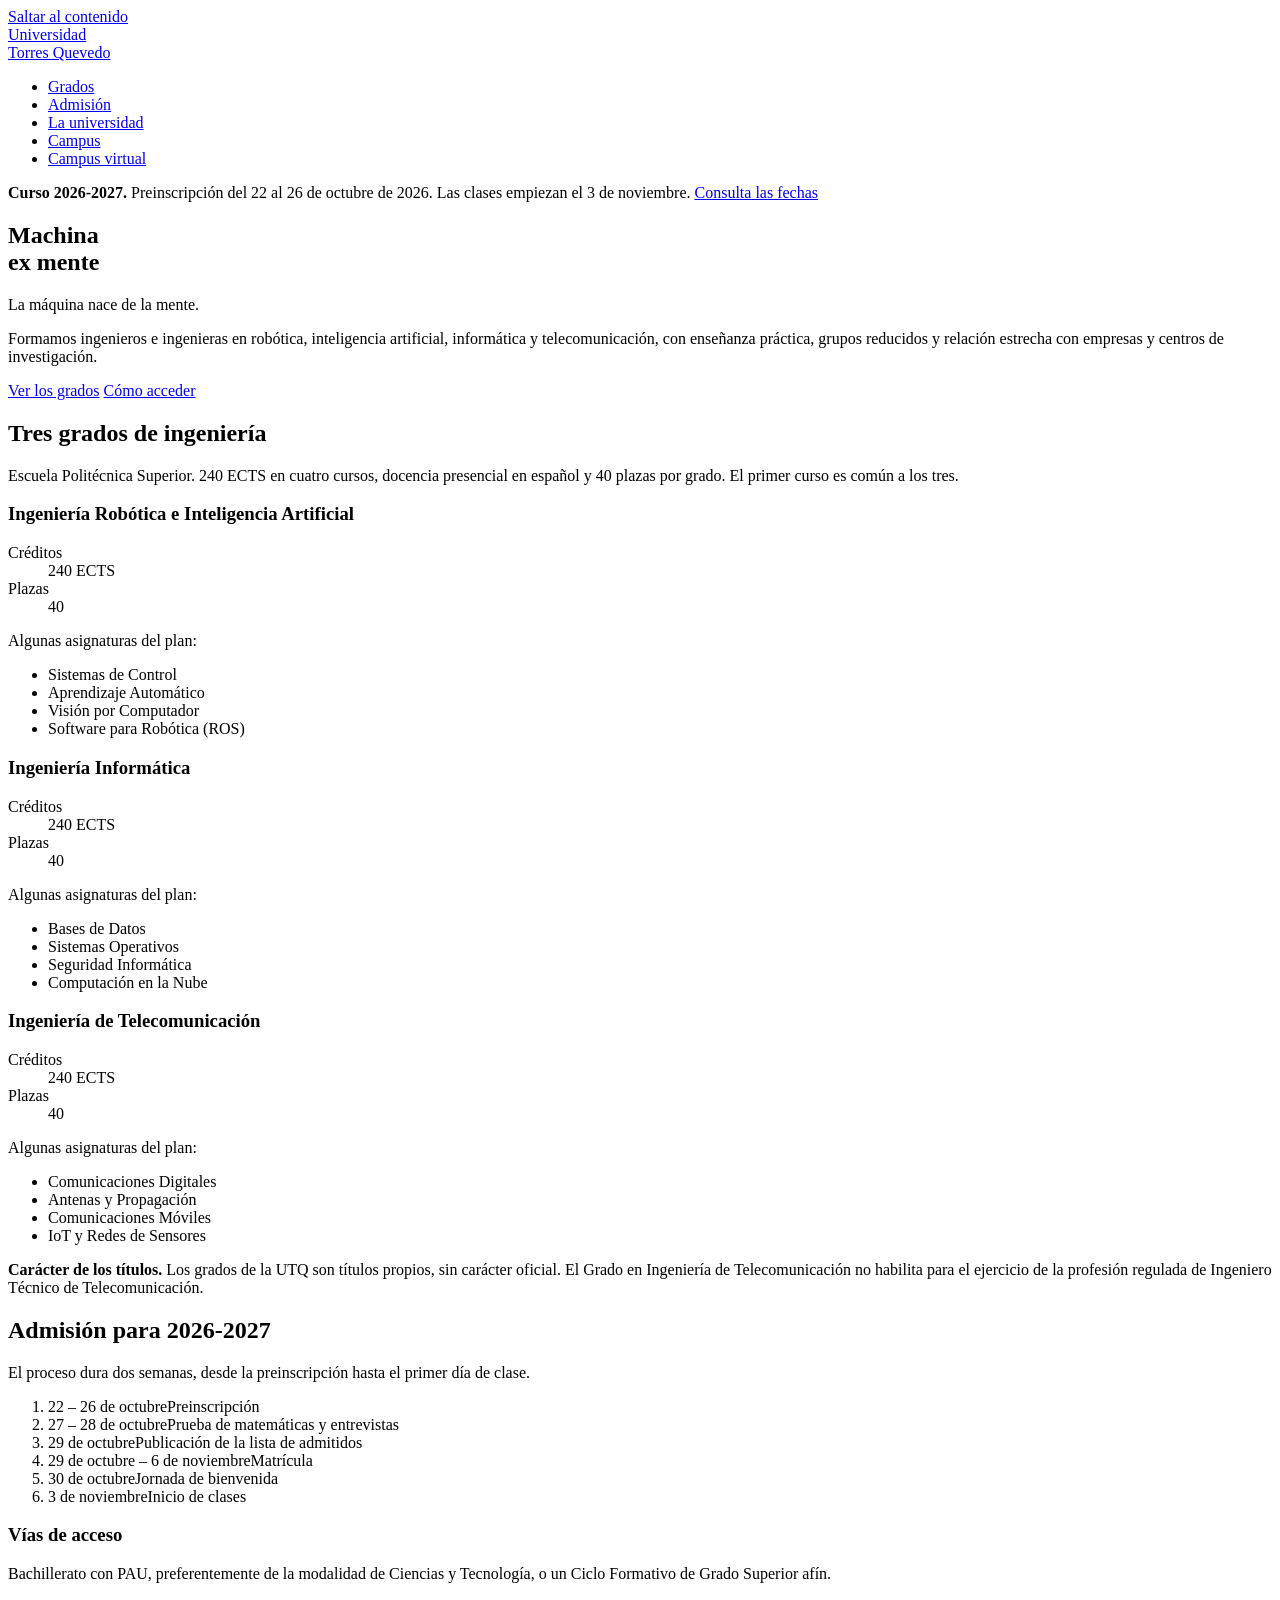
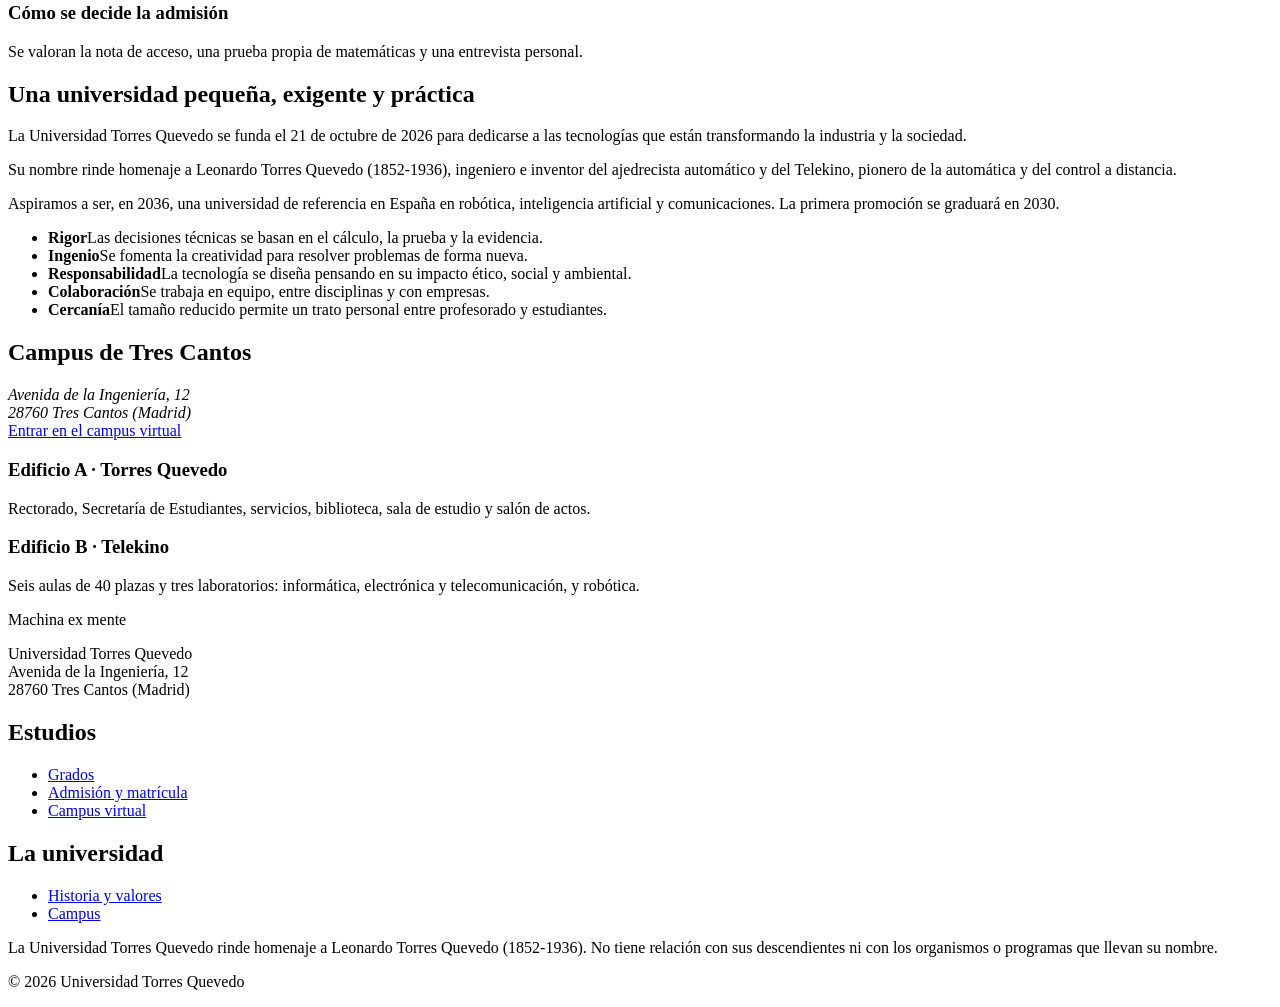
==== index.html @ b7392af9 "Add files via upload" ====
<!DOCTYPE html>
<html lang="es">
<head>
  <meta charset="utf-8">
  <meta name="viewport" content="width=device-width, initial-scale=1">
  <title>Universidad Torres Quevedo</title>
  <meta name="description" content="Universidad privada en Tres Cantos (Madrid). Grados en Ingeniería Robótica e Inteligencia Artificial, Ingeniería Informática e Ingeniería de Telecomunicación.">
  <link rel="preload" href="fonts/archivo-latin.woff2" as="font" type="font/woff2" crossorigin>
  <link rel="stylesheet" href="css/estilos.css">
</head>
<body>
  <a class="saltar" href="#contenido">Saltar al contenido</a>

  <header class="cabecera">
    <div class="contenedor">
      <a class="marca" href="index.html" aria-label="Universidad Torres Quevedo, inicio">
        <span class="marca-simbolo" aria-hidden="true"></span>
        <span>Universidad<br>Torres Quevedo</span>
      </a>
      <nav class="menu" aria-label="Principal">
        <ul>
          <li><a href="#grados">Grados</a></li>
          <li><a href="#admision">Admisión</a></li>
          <li><a href="#universidad">La universidad</a></li>
          <li><a href="#campus">Campus</a></li>
          <li><a class="boton-campus" href="https://utq.moodiy.com">Campus virtual</a></li>
        </ul>
      </nav>
    </div>
  </header>

  <div class="aviso" role="note">
    <div class="contenedor">
      <strong>Curso 2026-2027.</strong> Preinscripción del 22 al 26 de octubre de 2026. Las clases empiezan el 3 de noviembre.
      <a href="#admision">Consulta las fechas</a>
    </div>
  </div>

  <main id="contenido">
    <section class="portada" aria-labelledby="lema">
      <div class="contenedor">
        <h1 class="lema" id="lema" lang="la">Machina<br>ex mente</h1>
        <p class="lema-traduccion">La máquina nace de la mente.</p>
        <div class="portada-texto">
          <p>Formamos ingenieros e ingenieras en robótica, inteligencia artificial, informática y telecomunicación, con enseñanza práctica, grupos reducidos y relación estrecha con empresas y centros de investigación.</p>
          <div class="acciones">
            <a class="boton boton-principal" href="#grados">Ver los grados</a>
            <a class="boton" href="#admision">Cómo acceder</a>
          </div>
        </div>
      </div>
    </section>

    <div class="tablero" aria-hidden="true"></div>

    <section class="seccion" id="grados" aria-labelledby="titulo-grados">
      <div class="contenedor">
        <h2 id="titulo-grados">Tres grados de ingeniería</h2>
        <p class="entradilla">Escuela Politécnica Superior. 240 ECTS en cuatro cursos, docencia presencial en español y 40 plazas por grado. El primer curso es común a los tres.</p>

        <div class="grados">
          <article class="grado">
            <h3>Ingeniería Robótica e Inteligencia Artificial</h3>
            <dl>
              <dt>Créditos</dt><dd>240 ECTS</dd>
              <dt>Plazas</dt><dd>40</dd>
            </dl>
            <p>Algunas asignaturas del plan:</p>
            <ul>
              <li>Sistemas de Control</li>
              <li>Aprendizaje Automático</li>
              <li>Visión por Computador</li>
              <li>Software para Robótica (ROS)</li>
            </ul>
          </article>
          <article class="grado">
            <h3>Ingeniería Informática</h3>
            <dl>
              <dt>Créditos</dt><dd>240 ECTS</dd>
              <dt>Plazas</dt><dd>40</dd>
            </dl>
            <p>Algunas asignaturas del plan:</p>
            <ul>
              <li>Bases de Datos</li>
              <li>Sistemas Operativos</li>
              <li>Seguridad Informática</li>
              <li>Computación en la Nube</li>
            </ul>
          </article>
          <article class="grado">
            <h3>Ingeniería de Telecomunicación</h3>
            <dl>
              <dt>Créditos</dt><dd>240 ECTS</dd>
              <dt>Plazas</dt><dd>40</dd>
            </dl>
            <p>Algunas asignaturas del plan:</p>
            <ul>
              <li>Comunicaciones Digitales</li>
              <li>Antenas y Propagación</li>
              <li>Comunicaciones Móviles</li>
              <li>IoT y Redes de Sensores</li>
            </ul>
          </article>
        </div>

        <div class="nota-titulo">
          <p><strong>Carácter de los títulos.</strong> Los grados de la UTQ son títulos propios, sin carácter oficial. El Grado en Ingeniería de Telecomunicación no habilita para el ejercicio de la profesión regulada de Ingeniero Técnico de Telecomunicación.</p>
        </div>
      </div>
    </section>

    <section class="seccion seccion-gris" id="admision" aria-labelledby="titulo-admision">
      <div class="contenedor">
        <h2 id="titulo-admision">Admisión para 2026-2027</h2>
        <p class="entradilla">El proceso dura dos semanas, desde la preinscripción hasta el primer día de clase.</p>

        <ol class="pasos">
          <li><span class="fecha">22 – 26 de octubre</span><span class="que">Preinscripción</span></li>
          <li><span class="fecha">27 – 28 de octubre</span><span class="que">Prueba de matemáticas y entrevistas</span></li>
          <li><span class="fecha">29 de octubre</span><span class="que">Publicación de la lista de admitidos</span></li>
          <li><span class="fecha">29 de octubre – 6 de noviembre</span><span class="que">Matrícula</span></li>
          <li><span class="fecha">30 de octubre</span><span class="que">Jornada de bienvenida</span></li>
          <li><span class="fecha">3 de noviembre</span><span class="que">Inicio de clases</span></li>
        </ol>

        <div class="admision-detalle">
          <div>
            <h3>Vías de acceso</h3>
            <p>Bachillerato con PAU, preferentemente de la modalidad de Ciencias y Tecnología, o un Ciclo Formativo de Grado Superior afín.</p>
          </div>
          <div>
            <h3>Cómo se decide la admisión</h3>
            <p>Se valoran la nota de acceso, una prueba propia de matemáticas y una entrevista personal.</p>
          </div>
        </div>
      </div>
    </section>

    <section class="seccion" id="universidad" aria-labelledby="titulo-universidad">
      <div class="contenedor universidad">
        <div>
          <h2 id="titulo-universidad">Una universidad pequeña, exigente y práctica</h2>
          <p>La Universidad Torres Quevedo se funda el 21 de octubre de 2026 para dedicarse a las tecnologías que están transformando la industria y la sociedad.</p>
          <p>Su nombre rinde homenaje a Leonardo Torres Quevedo (1852-1936), ingeniero e inventor del ajedrecista automático y del Telekino, pionero de la automática y del control a distancia.</p>
          <p>Aspiramos a ser, en 2036, una universidad de referencia en España en robótica, inteligencia artificial y comunicaciones. La primera promoción se graduará en 2030.</p>
        </div>
        <ul class="valores" aria-label="Valores">
          <li><strong>Rigor</strong><span>Las decisiones técnicas se basan en el cálculo, la prueba y la evidencia.</span></li>
          <li><strong>Ingenio</strong><span>Se fomenta la creatividad para resolver problemas de forma nueva.</span></li>
          <li><strong>Responsabilidad</strong><span>La tecnología se diseña pensando en su impacto ético, social y ambiental.</span></li>
          <li><strong>Colaboración</strong><span>Se trabaja en equipo, entre disciplinas y con empresas.</span></li>
          <li><strong>Cercanía</strong><span>El tamaño reducido permite un trato personal entre profesorado y estudiantes.</span></li>
        </ul>
      </div>
    </section>

    <section class="seccion seccion-gris" id="campus" aria-labelledby="titulo-campus">
      <div class="contenedor campus">
        <div>
          <h2 id="titulo-campus">Campus de Tres Cantos</h2>
          <address>
            Avenida de la Ingeniería, 12<br>
            28760 Tres Cantos (Madrid)
          </address>
          <a class="boton" href="https://utq.moodiy.com">Entrar en el campus virtual</a>
        </div>
        <div>
          <div class="edificio">
            <h3>Edificio A · Torres Quevedo</h3>
            <p>Rectorado, Secretaría de Estudiantes, servicios, biblioteca, sala de estudio y salón de actos.</p>
          </div>
          <div class="edificio">
            <h3>Edificio B · Telekino</h3>
            <p>Seis aulas de 40 plazas y tres laboratorios: informática, electrónica y telecomunicación, y robótica.</p>
          </div>
        </div>
      </div>
    </section>
  </main>

  <footer class="pie">
    <div class="contenedor">
      <div class="pie-rejilla">
        <div>
          <p class="pie-lema" lang="la">Machina ex mente</p>
          <p>Universidad Torres Quevedo<br>Avenida de la Ingeniería, 12<br>28760 Tres Cantos (Madrid)</p>
        </div>
        <nav aria-label="Estudios">
          <h2>Estudios</h2>
          <ul>
            <li><a href="#grados">Grados</a></li>
            <li><a href="#admision">Admisión y matrícula</a></li>
            <li><a href="https://utq.moodiy.com">Campus virtual</a></li>
          </ul>
        </nav>
        <nav aria-label="La universidad">
          <h2>La universidad</h2>
          <ul>
            <li><a href="#universidad">Historia y valores</a></li>
            <li><a href="#campus">Campus</a></li>
          </ul>
        </nav>
      </div>
      <div class="pie-nota">
        <p>La Universidad Torres Quevedo rinde homenaje a Leonardo Torres Quevedo (1852-1936). No tiene relación con sus descendientes ni con los organismos o programas que llevan su nombre.</p>
        <p>© 2026 Universidad Torres Quevedo</p>
      </div>
    </div>
  </footer>
</body>
</html>
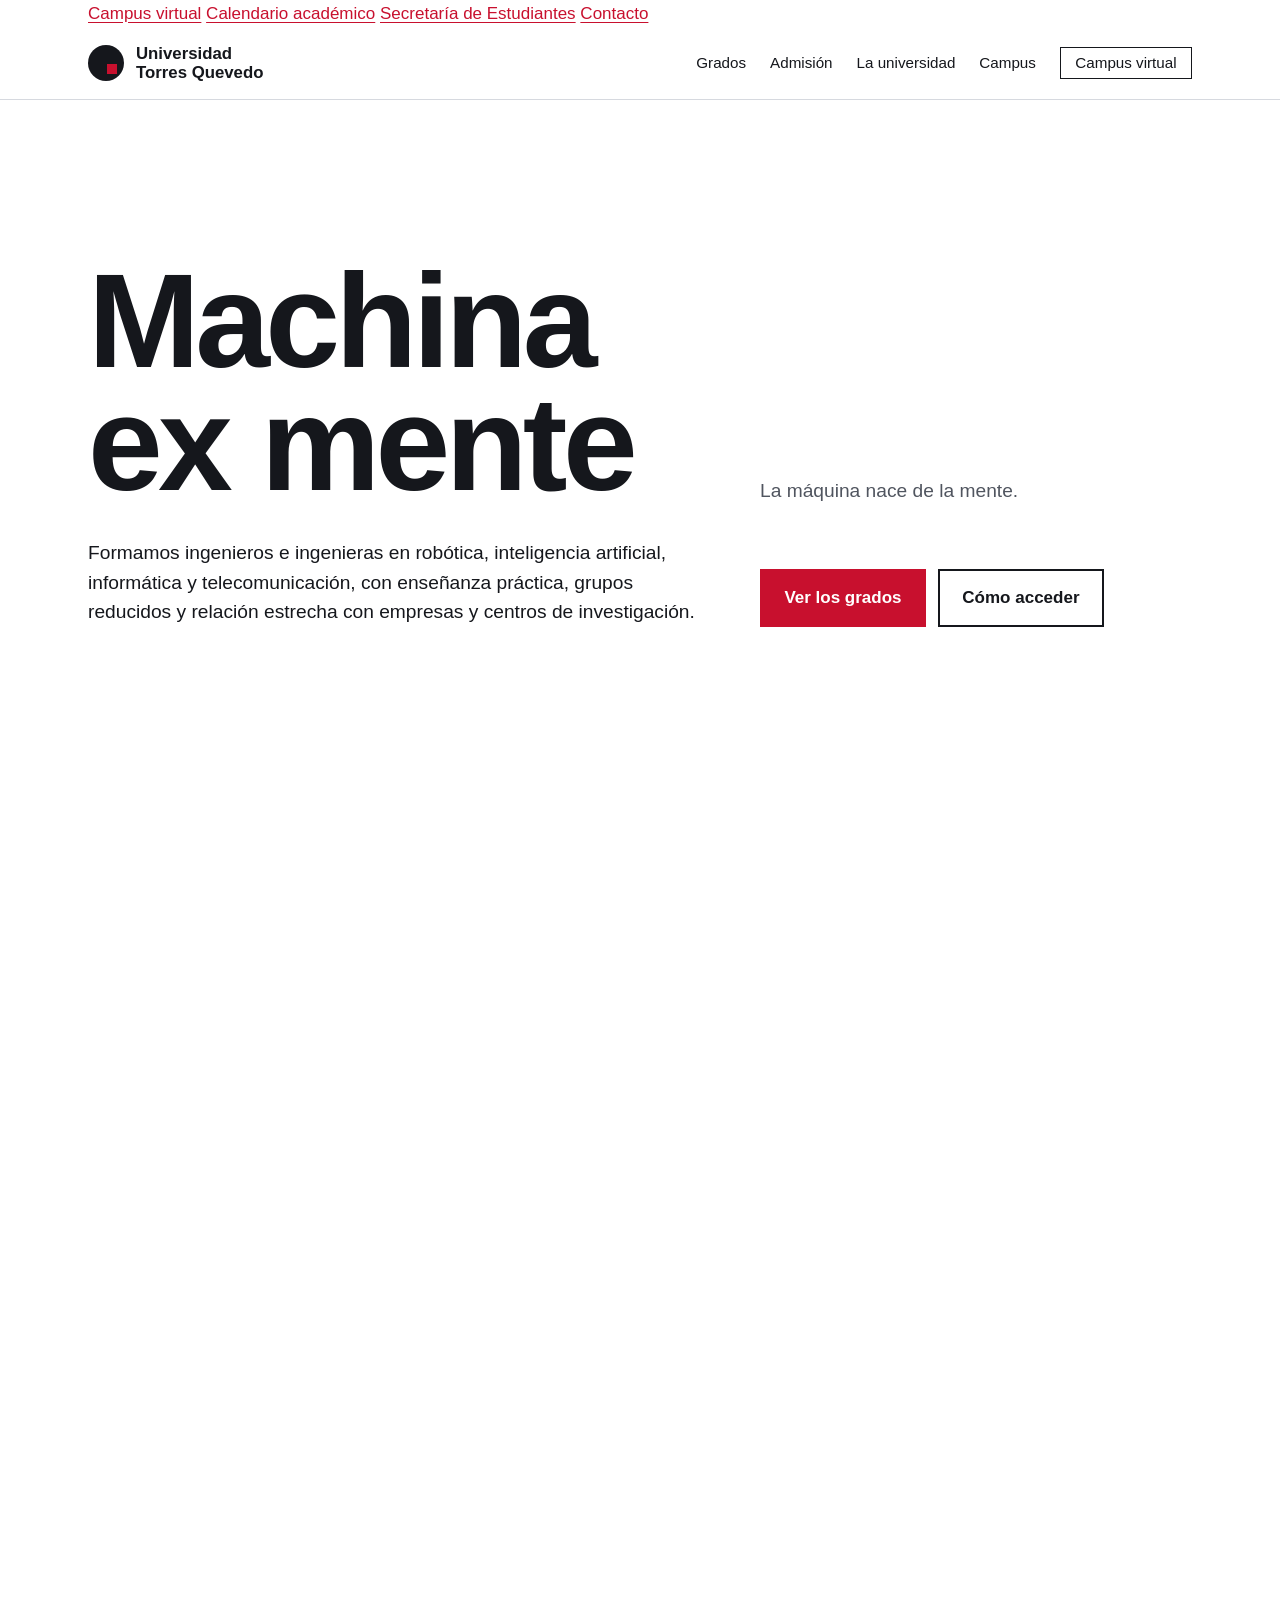
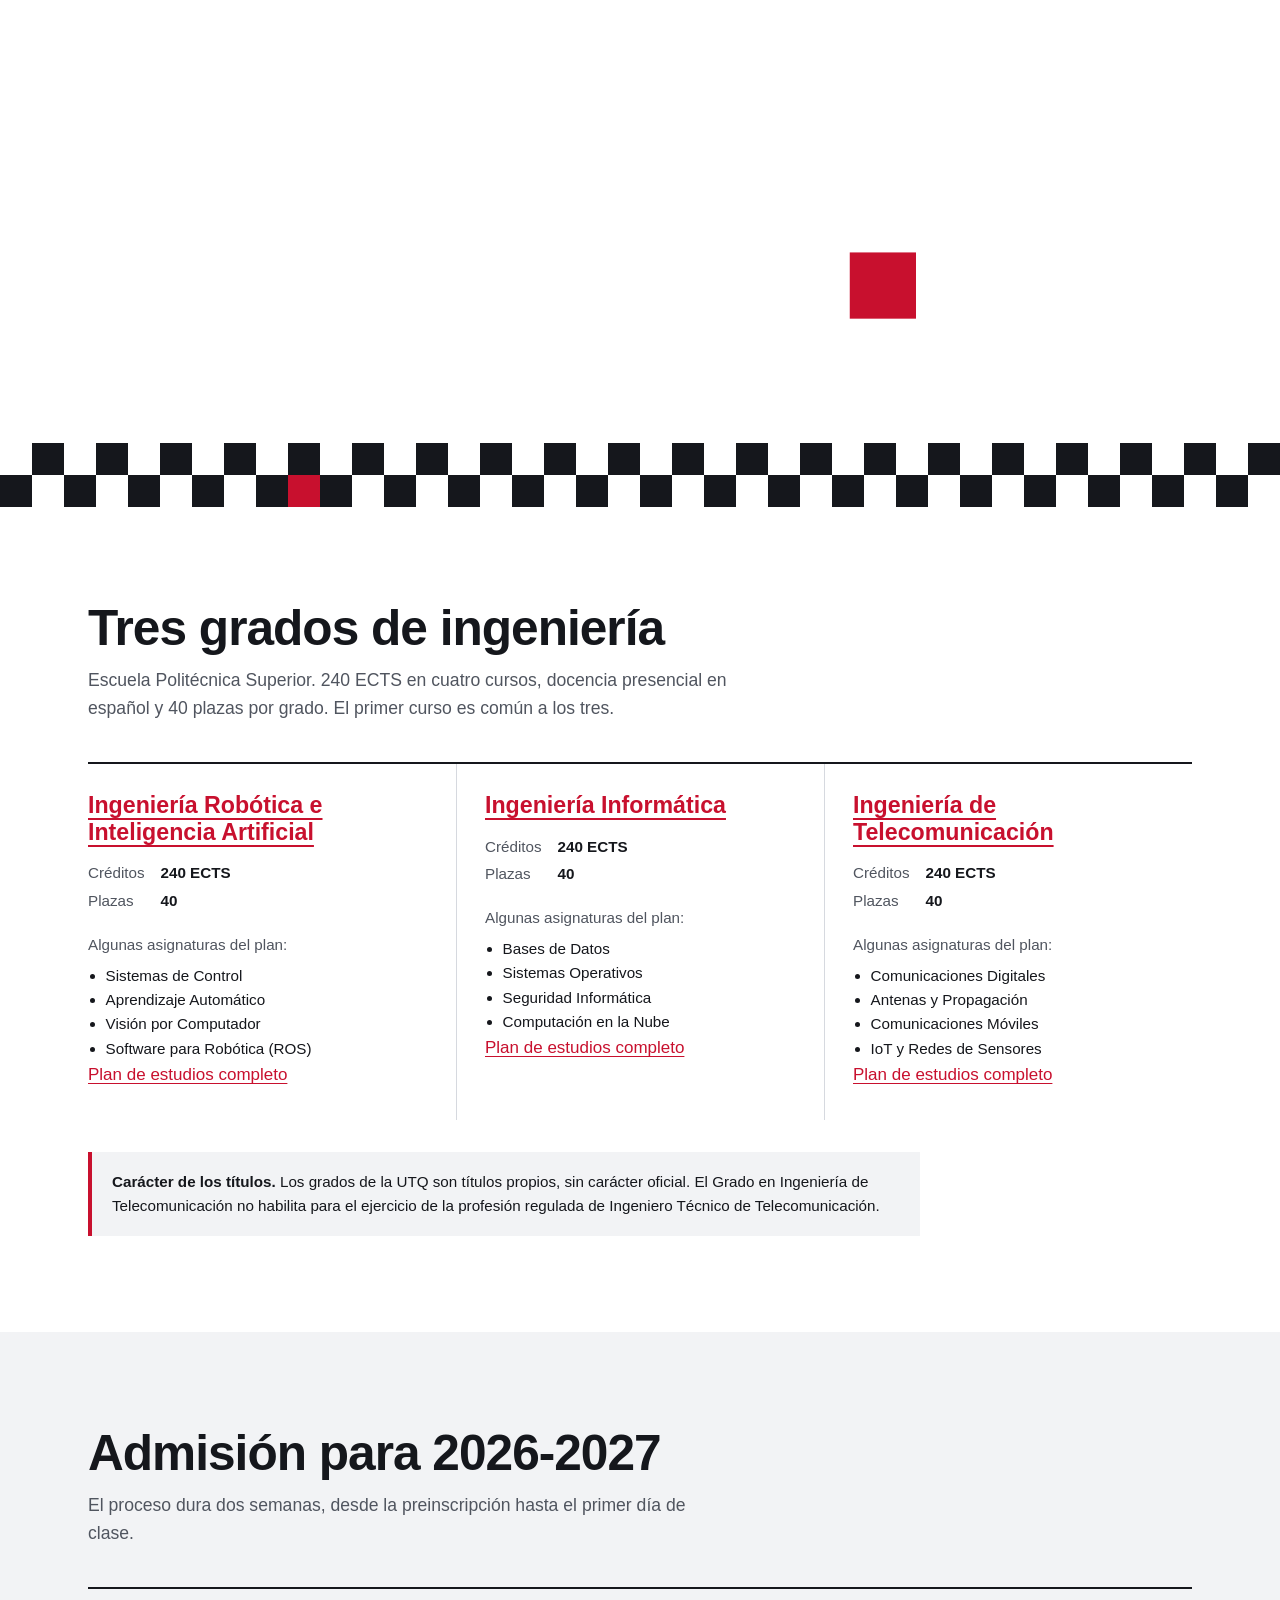
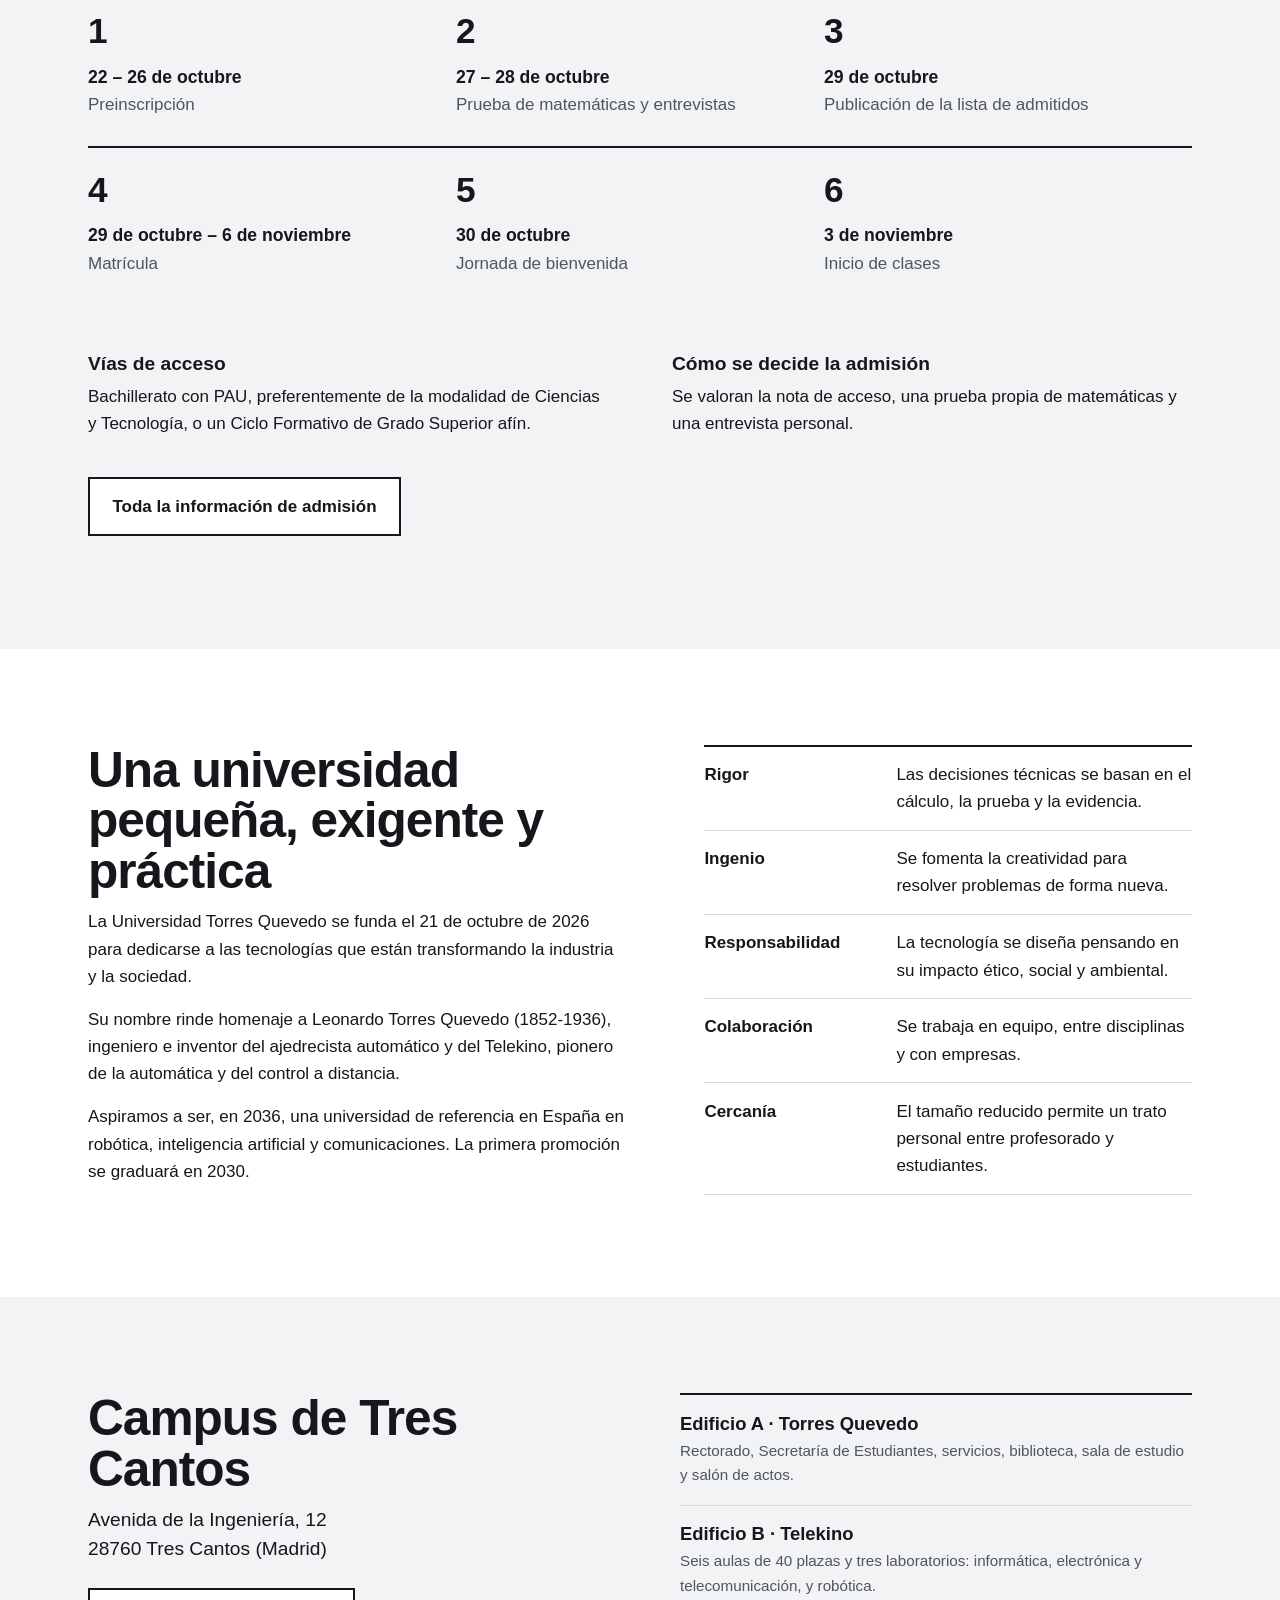
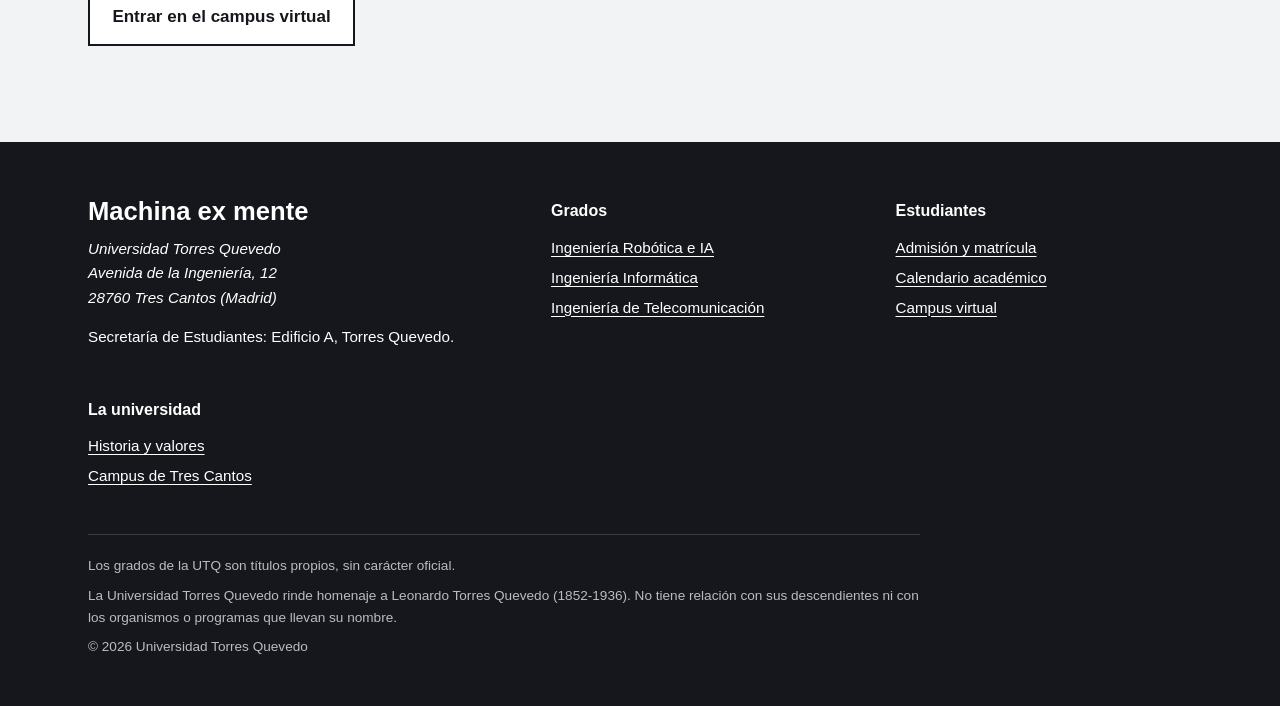
==== commit e01bf09a: "Add files via upload" ====
--- a/index.html
+++ b/index.html
@@ -11,43 +11,50 @@
 <body>
   <a class="saltar" href="#contenido">Saltar al contenido</a>
 
+  <div class="accesos">
+    <div class="contenedor">
+      <a href="https://utq.moodiy.com">Campus virtual</a>
+      <a href="calendario.html">Calendario académico</a>
+      <a href="admision.html#secretaria">Secretaría de Estudiantes</a>
+      <a href="#contacto">Contacto</a>
+    </div>
+  </div>
+
   <header class="cabecera">
     <div class="contenedor">
       <a class="marca" href="index.html" aria-label="Universidad Torres Quevedo, inicio">
+        <!-- Marca provisional: se sustituirá por img/utq-simbolo.svg -->
         <span class="marca-simbolo" aria-hidden="true"></span>
         <span>Universidad<br>Torres Quevedo</span>
       </a>
       <nav class="menu" aria-label="Principal">
         <ul>
-          <li><a href="#grados">Grados</a></li>
-          <li><a href="#admision">Admisión</a></li>
-          <li><a href="#universidad">La universidad</a></li>
-          <li><a href="#campus">Campus</a></li>
+          <li><a href="index.html#grados">Grados</a></li>
+          <li><a href="admision.html">Admisión</a></li>
+          <li><a href="index.html#universidad">La universidad</a></li>
+          <li><a href="index.html#campus">Campus</a></li>
           <li><a class="boton-campus" href="https://utq.moodiy.com">Campus virtual</a></li>
         </ul>
       </nav>
     </div>
   </header>
 
-  <div class="aviso" role="note">
-    <div class="contenedor">
-      <strong>Curso 2026-2027.</strong> Preinscripción del 22 al 26 de octubre de 2026. Las clases empiezan el 3 de noviembre.
-      <a href="#admision">Consulta las fechas</a>
-    </div>
-  </div>
-
   <main id="contenido">
     <section class="portada" aria-labelledby="lema">
       <div class="contenedor">
-        <h1 class="lema" id="lema" lang="la">Machina<br>ex mente</h1>
-        <p class="lema-traduccion">La máquina nace de la mente.</p>
         <div class="portada-texto">
+          <h1 class="lema" id="lema" lang="la">Machina<br>ex mente</h1>
+          <p class="lema-traduccion">La máquina nace de la mente.</p>
           <p>Formamos ingenieros e ingenieras en robótica, inteligencia artificial, informática y telecomunicación, con enseñanza práctica, grupos reducidos y relación estrecha con empresas y centros de investigación.</p>
           <div class="acciones">
             <a class="boton boton-principal" href="#grados">Ver los grados</a>
-            <a class="boton" href="#admision">Cómo acceder</a>
-          </div>
-        </div>
+            <a class="boton boton-claro" href="admision.html">Cómo acceder</a>
+          </div>
+        </div>
+        <svg class="torre" viewBox="0 0 200 242" role="img" aria-label="Torre de ajedrez">
+          <path fill="#FFFFFF" d="M38 20H70V54H84V20H116V54H130V20H162V76H144L154 196H166V212H178V242H22V212H34V196H46L56 76H38Z"/>
+          <rect x="138" y="222" width="12" height="12" fill="#C8102E"/>
+        </svg>
       </div>
     </section>
 
@@ -60,7 +67,7 @@
 
         <div class="grados">
           <article class="grado">
-            <h3>Ingeniería Robótica e Inteligencia Artificial</h3>
+            <h3><a href="grado-robotica-ia.html">Ingeniería Robótica e Inteligencia Artificial</a></h3>
             <dl>
               <dt>Créditos</dt><dd>240 ECTS</dd>
               <dt>Plazas</dt><dd>40</dd>
@@ -72,9 +79,10 @@
               <li>Visión por Computador</li>
               <li>Software para Robótica (ROS)</li>
             </ul>
+            <a class="enlace-grado" href="grado-robotica-ia.html">Plan de estudios completo</a>
           </article>
           <article class="grado">
-            <h3>Ingeniería Informática</h3>
+            <h3><a href="grado-informatica.html">Ingeniería Informática</a></h3>
             <dl>
               <dt>Créditos</dt><dd>240 ECTS</dd>
               <dt>Plazas</dt><dd>40</dd>
@@ -86,9 +94,10 @@
               <li>Seguridad Informática</li>
               <li>Computación en la Nube</li>
             </ul>
+            <a class="enlace-grado" href="grado-informatica.html">Plan de estudios completo</a>
           </article>
           <article class="grado">
-            <h3>Ingeniería de Telecomunicación</h3>
+            <h3><a href="grado-telecomunicacion.html">Ingeniería de Telecomunicación</a></h3>
             <dl>
               <dt>Créditos</dt><dd>240 ECTS</dd>
               <dt>Plazas</dt><dd>40</dd>
@@ -100,6 +109,7 @@
               <li>Comunicaciones Móviles</li>
               <li>IoT y Redes de Sensores</li>
             </ul>
+            <a class="enlace-grado" href="grado-telecomunicacion.html">Plan de estudios completo</a>
           </article>
         </div>
 
@@ -133,6 +143,7 @@
             <p>Se valoran la nota de acceso, una prueba propia de matemáticas y una entrevista personal.</p>
           </div>
         </div>
+        <p style="margin-top:2.5rem"><a class="boton" href="admision.html">Toda la información de admisión</a></p>
       </div>
     </section>
 
@@ -177,31 +188,40 @@
       </div>
     </section>
   </main>
-
-  <footer class="pie">
+  <footer class="pie" id="contacto">
     <div class="contenedor">
       <div class="pie-rejilla">
         <div>
           <p class="pie-lema" lang="la">Machina ex mente</p>
-          <p>Universidad Torres Quevedo<br>Avenida de la Ingeniería, 12<br>28760 Tres Cantos (Madrid)</p>
-        </div>
-        <nav aria-label="Estudios">
-          <h2>Estudios</h2>
+          <address>Universidad Torres Quevedo<br>Avenida de la Ingeniería, 12<br>28760 Tres Cantos (Madrid)</address>
+          <p>Secretaría de Estudiantes: Edificio A, Torres Quevedo.</p>
+        </div>
+        <nav aria-label="Grados">
+          <h2>Grados</h2>
           <ul>
-            <li><a href="#grados">Grados</a></li>
-            <li><a href="#admision">Admisión y matrícula</a></li>
+            <li><a href="grado-robotica-ia.html">Ingeniería Robótica e IA</a></li>
+            <li><a href="grado-informatica.html">Ingeniería Informática</a></li>
+            <li><a href="grado-telecomunicacion.html">Ingeniería de Telecomunicación</a></li>
+          </ul>
+        </nav>
+        <nav aria-label="Estudiantes">
+          <h2>Estudiantes</h2>
+          <ul>
+            <li><a href="admision.html">Admisión y matrícula</a></li>
+            <li><a href="calendario.html">Calendario académico</a></li>
             <li><a href="https://utq.moodiy.com">Campus virtual</a></li>
           </ul>
         </nav>
         <nav aria-label="La universidad">
           <h2>La universidad</h2>
           <ul>
-            <li><a href="#universidad">Historia y valores</a></li>
-            <li><a href="#campus">Campus</a></li>
+            <li><a href="index.html#universidad">Historia y valores</a></li>
+            <li><a href="index.html#campus">Campus de Tres Cantos</a></li>
           </ul>
         </nav>
       </div>
       <div class="pie-nota">
+        <p>Los grados de la UTQ son títulos propios, sin carácter oficial.</p>
         <p>La Universidad Torres Quevedo rinde homenaje a Leonardo Torres Quevedo (1852-1936). No tiene relación con sus descendientes ni con los organismos o programas que llevan su nombre.</p>
         <p>© 2026 Universidad Torres Quevedo</p>
       </div>
--- a/css/estilos.css
+++ b/css/estilos.css
@@ -0,0 +1,212 @@
+/* Universidad Torres Quevedo · Hoja de estilos común
+   Identidad «Ajedrez» (UTQ-DF-001 §1). Tipografía Archivo alojada en el propio sitio (licencia OFL en /fonts). */
+
+@font-face {
+  font-family: "Archivo";
+  src: url("../fonts/archivo-latin.woff2") format("woff2");
+  font-weight: 100 900;
+  font-stretch: 62% 125%;
+  font-display: swap;
+}
+
+:root {
+  --negro: #15171C;
+  --blanco: #FFFFFF;
+  --carmin: #C8102E;          /* Solo en detalles: enlaces, botones, avisos, casilla */
+  --gris: #F2F3F5;            /* Fondos */
+  --texto-2: #50555F;         /* Texto secundario: 7,4:1 sobre blanco */
+  --linea: #D6D9DF;
+  --casilla: 32px;
+  --ancho: 72rem;
+  --fuente: "Archivo", "Helvetica Neue", Arial, sans-serif;
+}
+
+*, *::before, *::after { box-sizing: border-box; }
+
+html { -webkit-text-size-adjust: 100%; scroll-behavior: smooth; }
+@media (prefers-reduced-motion: reduce) { html { scroll-behavior: auto; } }
+
+body {
+  margin: 0;
+  font-family: var(--fuente);
+  font-size: 1.0625rem;
+  line-height: 1.6;
+  color: var(--negro);
+  background: var(--blanco);
+}
+
+img, svg { max-width: 100%; height: auto; }
+
+a { color: var(--carmin); text-underline-offset: 0.2em; }
+a:hover { text-decoration-thickness: 2px; }
+
+:focus-visible { outline: 3px solid var(--carmin); outline-offset: 3px; }
+
+.saltar {
+  position: absolute; left: 1rem; top: -4rem;
+  background: var(--negro); color: var(--blanco);
+  padding: 0.6rem 1rem; z-index: 10;
+}
+.saltar:focus { top: 1rem; }
+
+.contenedor { max-width: var(--ancho); margin: 0 auto; padding: 0 1.5rem; }
+
+/* ---------- Cabecera ---------- */
+.cabecera { border-bottom: 1px solid var(--linea); }
+.cabecera .contenedor {
+  display: flex; align-items: center; justify-content: space-between;
+  gap: 1.5rem; min-height: 4.5rem; flex-wrap: wrap;
+}
+.marca {
+  display: flex; align-items: center; gap: 0.75rem;
+  color: var(--negro); text-decoration: none;
+  font-weight: 700; font-stretch: 110%; font-size: 1.05rem; line-height: 1.15;
+}
+/* Marca provisional hasta incorporar los SVG de identidad/ */
+.marca-simbolo {
+  width: 2.25rem; height: 2.25rem; flex: none;
+  background: var(--negro); border-radius: 50%; position: relative;
+}
+.marca-simbolo::after {
+  content: ""; position: absolute; width: 0.6rem; height: 0.6rem;
+  background: var(--carmin); right: 0.45rem; bottom: 0.45rem;
+}
+.menu ul { display: flex; flex-wrap: wrap; gap: 0.25rem 1.5rem; margin: 0; padding: 0; list-style: none; }
+.menu a { color: var(--negro); text-decoration: none; font-size: 0.95rem; padding: 0.4rem 0; }
+.menu a:hover { color: var(--carmin); }
+.menu .boton-campus {
+  border: 1.5px solid var(--negro); padding: 0.4rem 0.9rem;
+}
+.menu .boton-campus:hover { background: var(--negro); color: var(--blanco); }
+
+/* ---------- Aviso ---------- */
+.aviso { background: var(--gris); font-size: 0.95rem; }
+.aviso .contenedor { padding-top: 0.7rem; padding-bottom: 0.7rem; }
+.aviso strong { color: var(--carmin); font-weight: 700; }
+
+/* ---------- Portada ---------- */
+.portada { padding: clamp(3rem, 8vw, 6.5rem) 0 clamp(2.5rem, 6vw, 4.5rem); }
+.lema {
+  margin: 0;
+  font-size: clamp(3.1rem, 10.5vw, 8.5rem);
+  font-weight: 800; font-stretch: 125%;
+  line-height: 0.92; letter-spacing: -0.035em;
+}
+.lema-traduccion {
+  margin: 1.25rem 0 0; color: var(--texto-2);
+  font-size: 1.1rem; font-stretch: 100%;
+}
+.portada-texto {
+  display: grid; grid-template-columns: minmax(0, 38rem) auto;
+  gap: 2rem 4rem; align-items: end; margin-top: clamp(2rem, 5vw, 3.5rem);
+}
+.portada-texto p { margin: 0; font-size: 1.2rem; line-height: 1.55; }
+.acciones { display: flex; flex-wrap: wrap; gap: 0.75rem; }
+.boton {
+  display: inline-block; text-decoration: none; font-weight: 600;
+  padding: 0.85rem 1.4rem; border: 2px solid var(--negro);
+  color: var(--negro); background: var(--blanco);
+}
+.boton:hover { background: var(--negro); color: var(--blanco); }
+.boton-principal { background: var(--carmin); border-color: var(--carmin); color: var(--blanco); }
+.boton-principal:hover { background: var(--negro); border-color: var(--negro); }
+
+/* Franja de casillas: el elemento memorable de la identidad */
+.tablero {
+  height: calc(var(--casilla) * 2);
+  background: repeating-conic-gradient(var(--negro) 0 25%, var(--blanco) 0 50%) 0 0 / calc(var(--casilla) * 2) calc(var(--casilla) * 2);
+  position: relative;
+}
+.tablero::after {
+  content: ""; position: absolute;
+  width: var(--casilla); height: var(--casilla);
+  left: calc(var(--casilla) * 9); top: var(--casilla);
+  background: var(--carmin);
+}
+
+/* ---------- Secciones ---------- */
+.seccion { padding: clamp(3.5rem, 8vw, 6rem) 0; }
+.seccion-gris { background: var(--gris); }
+.seccion h2 {
+  margin: 0 0 0.75rem;
+  font-size: clamp(2rem, 4.5vw, 3.1rem);
+  font-weight: 800; font-stretch: 118%;
+  line-height: 1.02; letter-spacing: -0.02em;
+}
+.entradilla { margin: 0 0 2.5rem; max-width: 40rem; color: var(--texto-2); font-size: 1.1rem; }
+h3 { font-stretch: 110%; line-height: 1.15; }
+
+/* Grados */
+.grados { display: grid; grid-template-columns: repeat(3, minmax(0, 1fr)); border-top: 2px solid var(--negro); }
+.grado { padding: 1.75rem 1.75rem 2rem 0; }
+.grado + .grado { padding-left: 1.75rem; border-left: 1px solid var(--linea); }
+.grado h3 { margin: 0 0 1rem; font-size: 1.45rem; font-weight: 700; }
+.grado dl { margin: 0 0 1.25rem; display: grid; grid-template-columns: auto 1fr; gap: 0.2rem 1rem; font-size: 0.95rem; }
+.grado dt { color: var(--texto-2); }
+.grado dd { margin: 0; font-weight: 600; }
+.grado p { margin: 0 0 0.4rem; font-size: 0.95rem; color: var(--texto-2); }
+.grado ul { margin: 0; padding-left: 1.1rem; font-size: 0.95rem; }
+.nota-titulo {
+  margin-top: 2rem; padding: 1.1rem 1.25rem; max-width: 52rem;
+  border-left: 4px solid var(--carmin); background: var(--gris); font-size: 0.95rem;
+}
+.nota-titulo p { margin: 0; }
+
+/* Admisión: secuencia real de fechas */
+.pasos { list-style: none; margin: 0; padding: 0; counter-reset: paso; display: grid; grid-template-columns: repeat(3, minmax(0, 1fr)); gap: 0; }
+.pasos li {
+  counter-increment: paso; position: relative;
+  padding: 1.5rem 1.5rem 1.75rem 0; border-top: 2px solid var(--negro);
+}
+.pasos li::before {
+  content: counter(paso); display: block; margin-bottom: 0.9rem;
+  font-weight: 800; font-stretch: 125%; font-size: 2.2rem; line-height: 1;
+}
+.pasos .fecha { display: block; font-weight: 700; font-size: 1.1rem; }
+.pasos .que { display: block; color: var(--texto-2); }
+.admision-detalle { display: grid; grid-template-columns: repeat(2, minmax(0, 1fr)); gap: 2rem 4rem; margin-top: 3rem; }
+.admision-detalle h3 { margin: 0 0 0.5rem; font-size: 1.2rem; }
+.admision-detalle p { margin: 0; }
+
+/* Universidad */
+.universidad { display: grid; grid-template-columns: minmax(0, 1.1fr) minmax(0, 1fr); gap: 3rem 5rem; }
+.universidad p { margin: 0 0 1rem; max-width: 38rem; }
+.valores { margin: 0; padding: 0; list-style: none; border-top: 2px solid var(--negro); }
+.valores li { padding: 0.9rem 0; border-bottom: 1px solid var(--linea); display: grid; grid-template-columns: 11rem 1fr; gap: 1rem; }
+.valores strong { font-stretch: 112%; }
+
+/* Campus */
+.campus { display: grid; grid-template-columns: minmax(0, 1fr) minmax(0, 1fr); gap: 2rem 5rem; }
+.campus address { font-style: normal; font-size: 1.2rem; line-height: 1.5; margin-bottom: 1.5rem; }
+.edificio { padding: 1.1rem 0; border-top: 1px solid var(--linea); }
+.edificio:first-child { border-top: 2px solid var(--negro); }
+.edificio h3 { margin: 0 0 0.3rem; font-size: 1.15rem; }
+.edificio p { margin: 0; color: var(--texto-2); font-size: 0.95rem; }
+
+/* ---------- Pie ---------- */
+.pie { background: var(--negro); color: var(--blanco); padding: 3.5rem 0 2.5rem; font-size: 0.95rem; }
+.pie a { color: var(--blanco); }
+.pie-rejilla { display: grid; grid-template-columns: 1.4fr 1fr 1fr; gap: 2rem 3rem; }
+.pie h2 { font-size: 1rem; margin: 0 0 0.75rem; font-stretch: 110%; }
+.pie ul { list-style: none; margin: 0; padding: 0; }
+.pie li { margin-bottom: 0.35rem; }
+.pie-lema { font-weight: 800; font-stretch: 125%; font-size: 1.6rem; line-height: 1.05; margin: 0 0 0.75rem; }
+.pie-nota { margin-top: 2.5rem; padding-top: 1.25rem; border-top: 1px solid #3A3D45; color: #B9BCC4; font-size: 0.85rem; max-width: 52rem; }
+.pie-nota p { margin: 0 0 0.5rem; }
+
+/* ---------- Adaptable ---------- */
+@media (max-width: 960px) {
+  .portada-texto, .universidad, .campus, .admision-detalle { grid-template-columns: 1fr; }
+  .grados { grid-template-columns: 1fr; }
+  .grado, .grado + .grado { padding: 1.5rem 0; border-left: 0; }
+  .grado + .grado { border-top: 1px solid var(--linea); }
+  .pasos { grid-template-columns: repeat(2, minmax(0, 1fr)); }
+  .pie-rejilla { grid-template-columns: 1fr 1fr; }
+}
+@media (max-width: 600px) {
+  :root { --casilla: 24px; }
+  .pasos { grid-template-columns: 1fr; }
+  .valores li { grid-template-columns: 1fr; gap: 0.2rem; }
+  .pie-rejilla { grid-template-columns: 1fr; }
+  .menu ul { gap: 0.25rem 1rem; }
+}
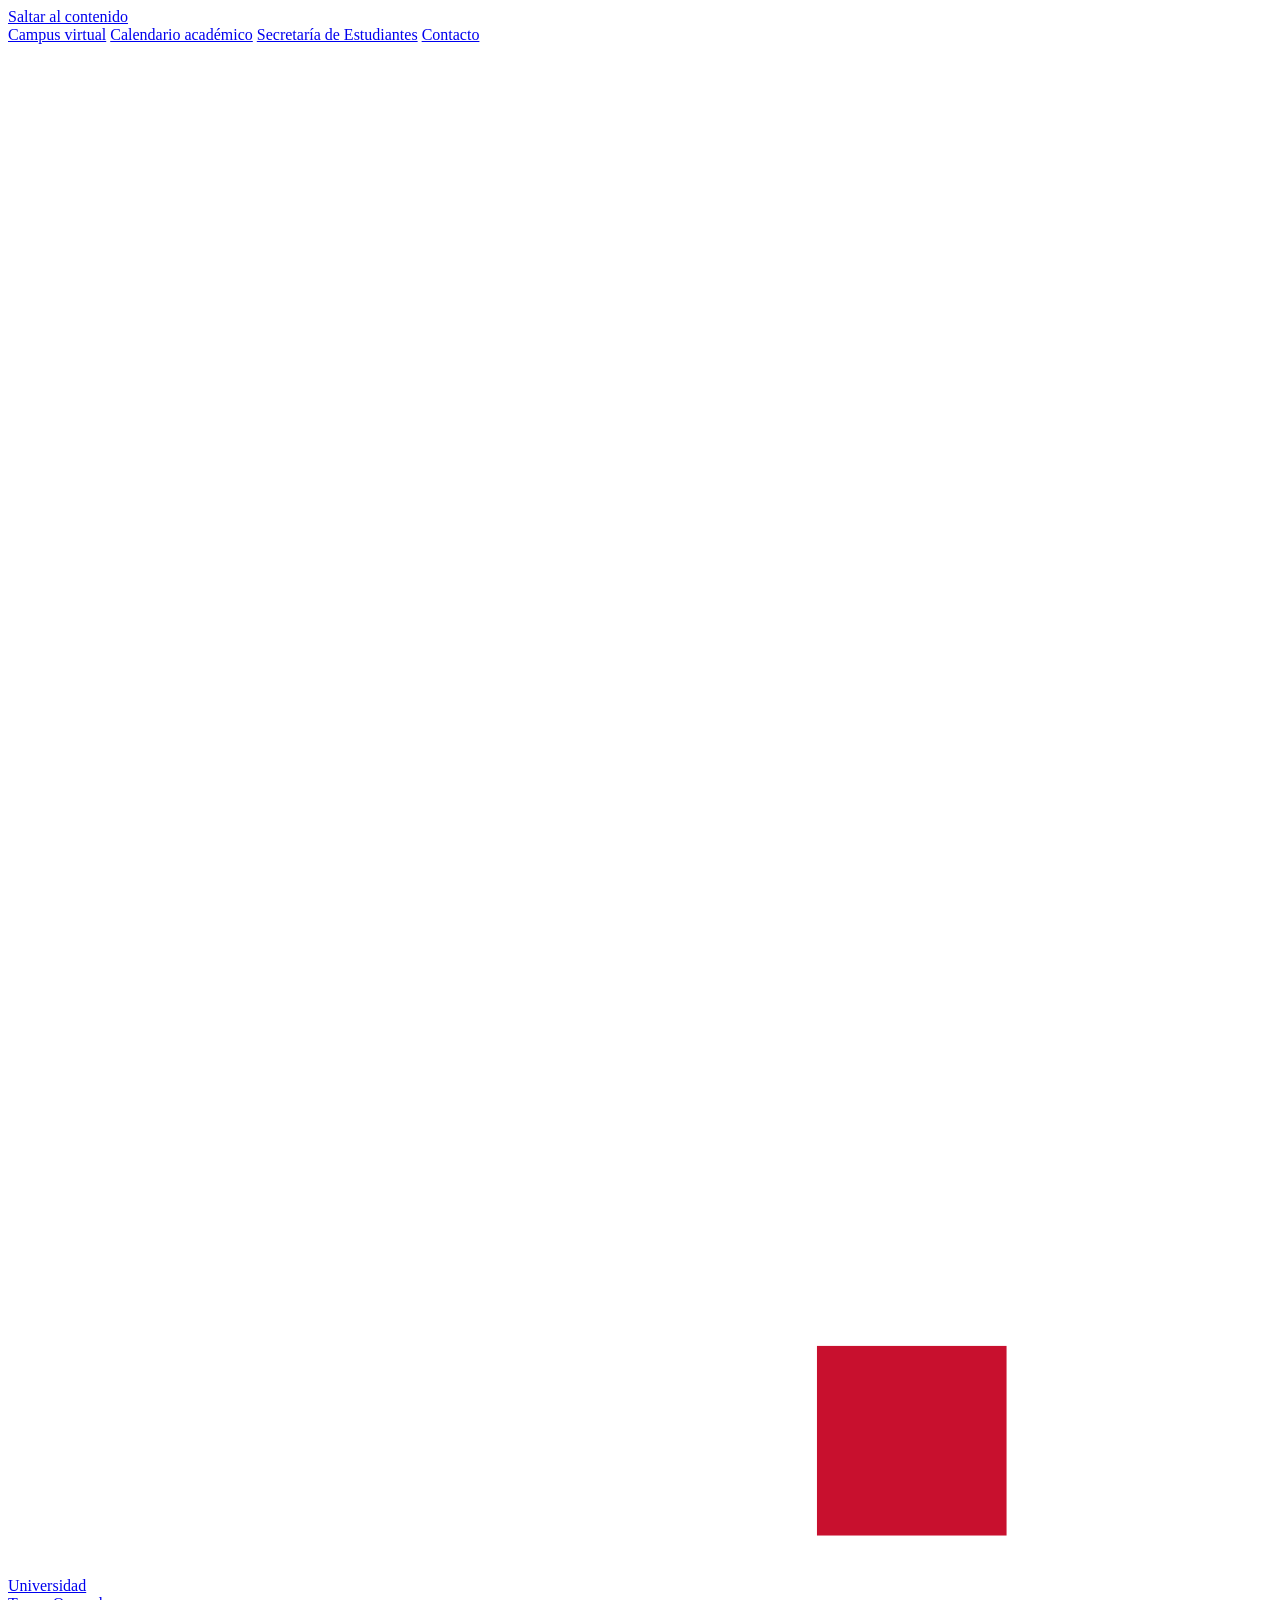
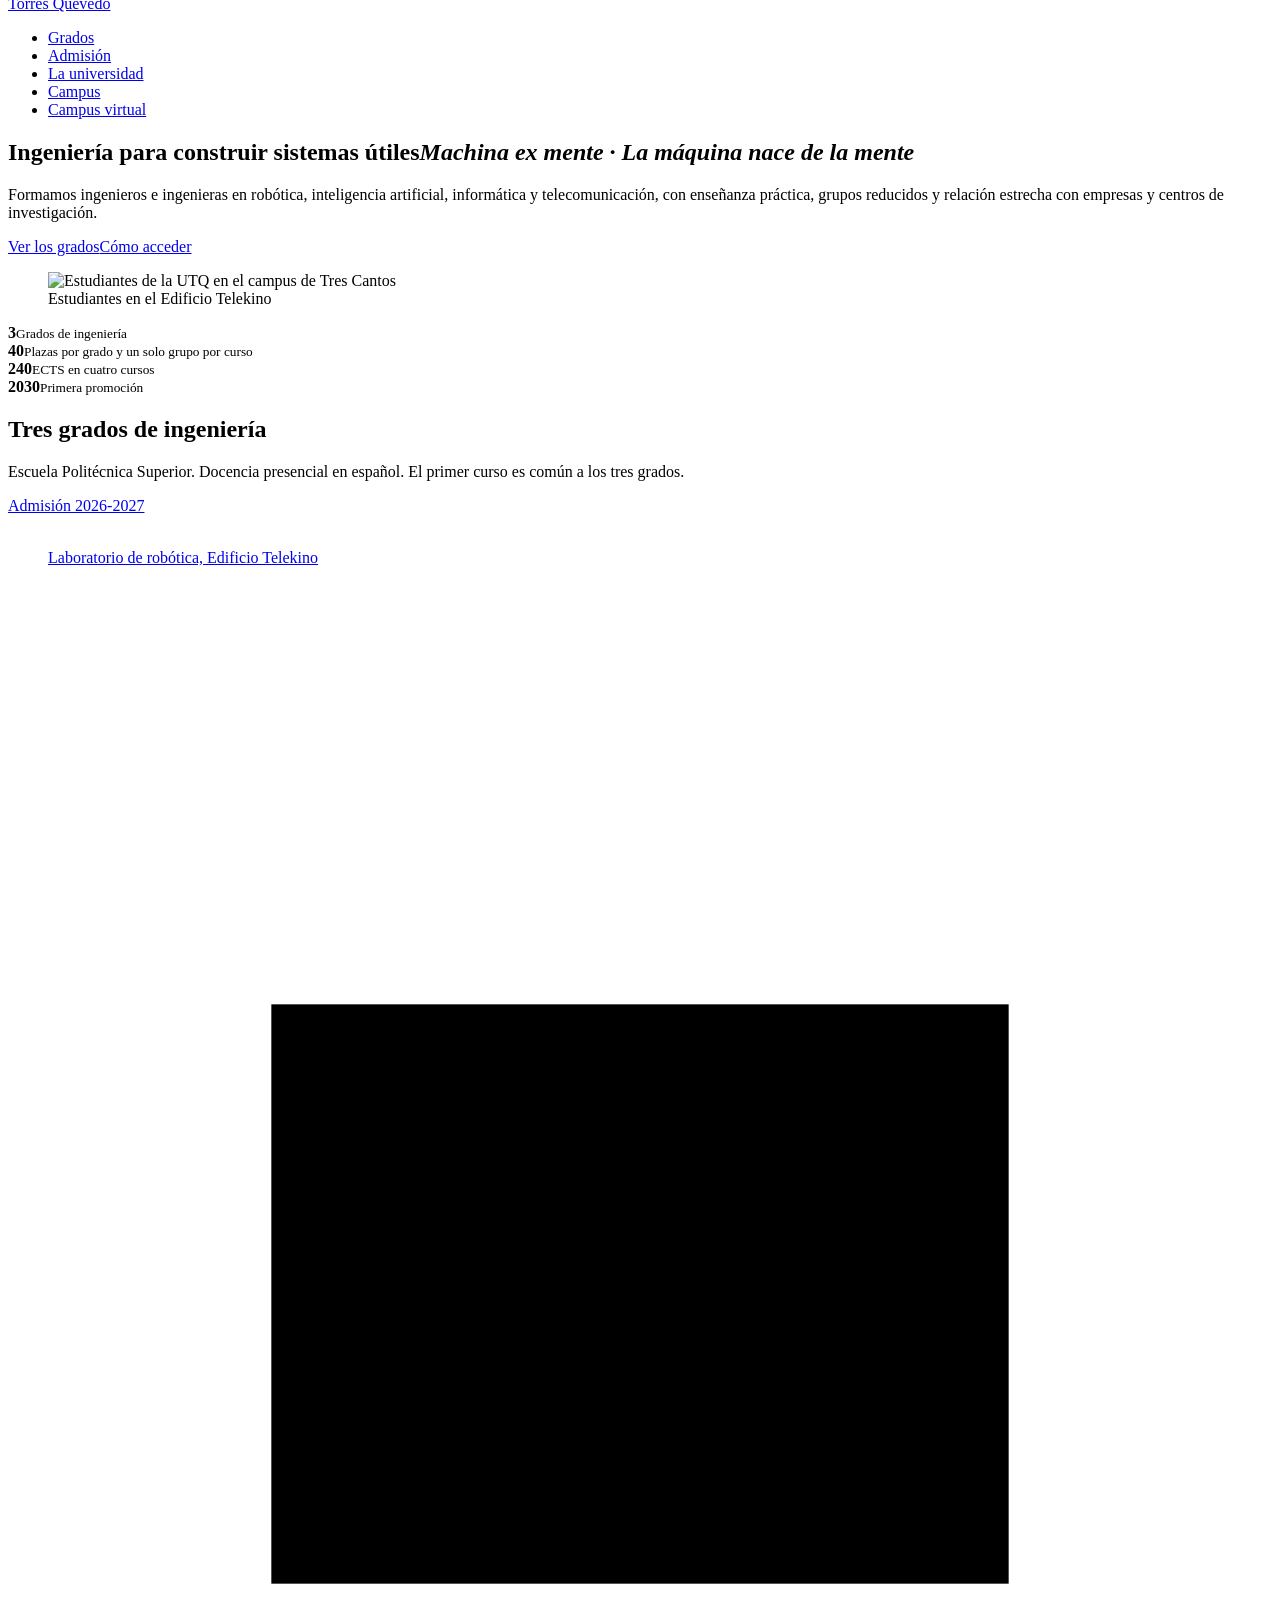
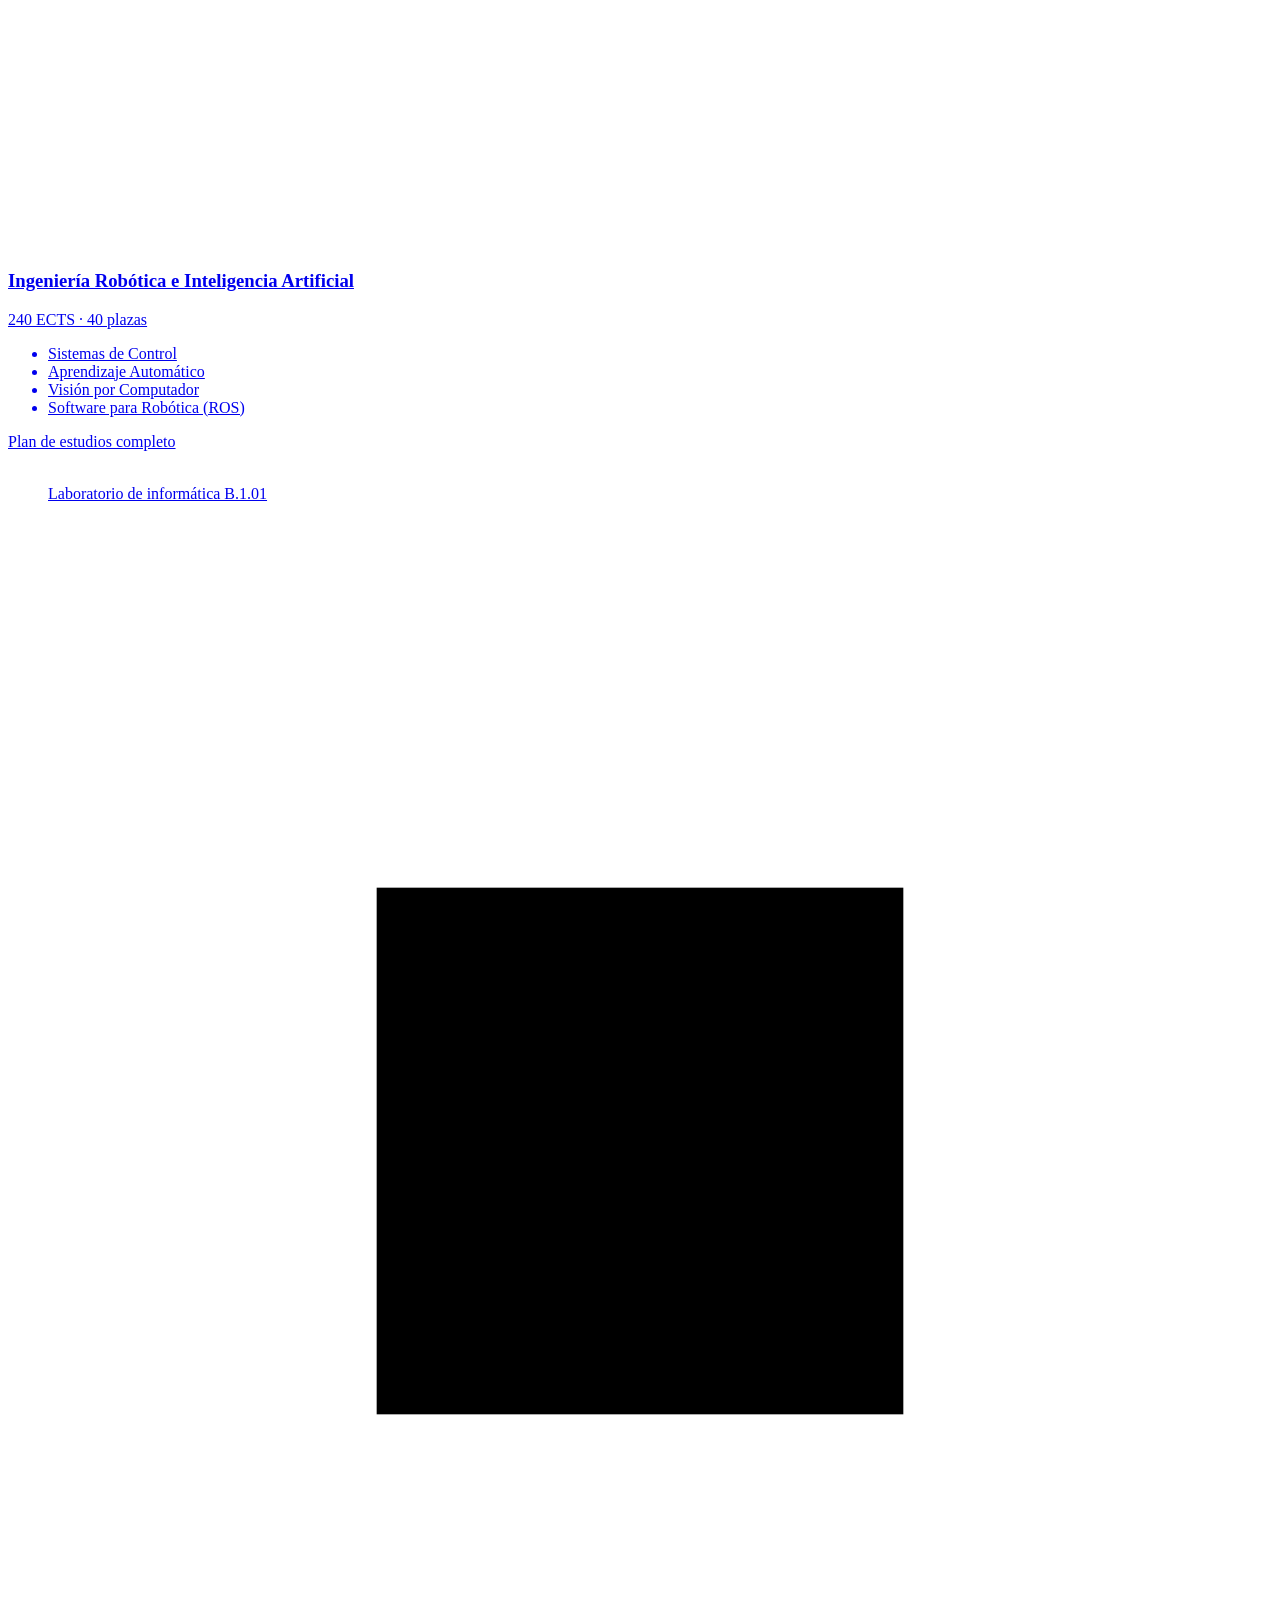
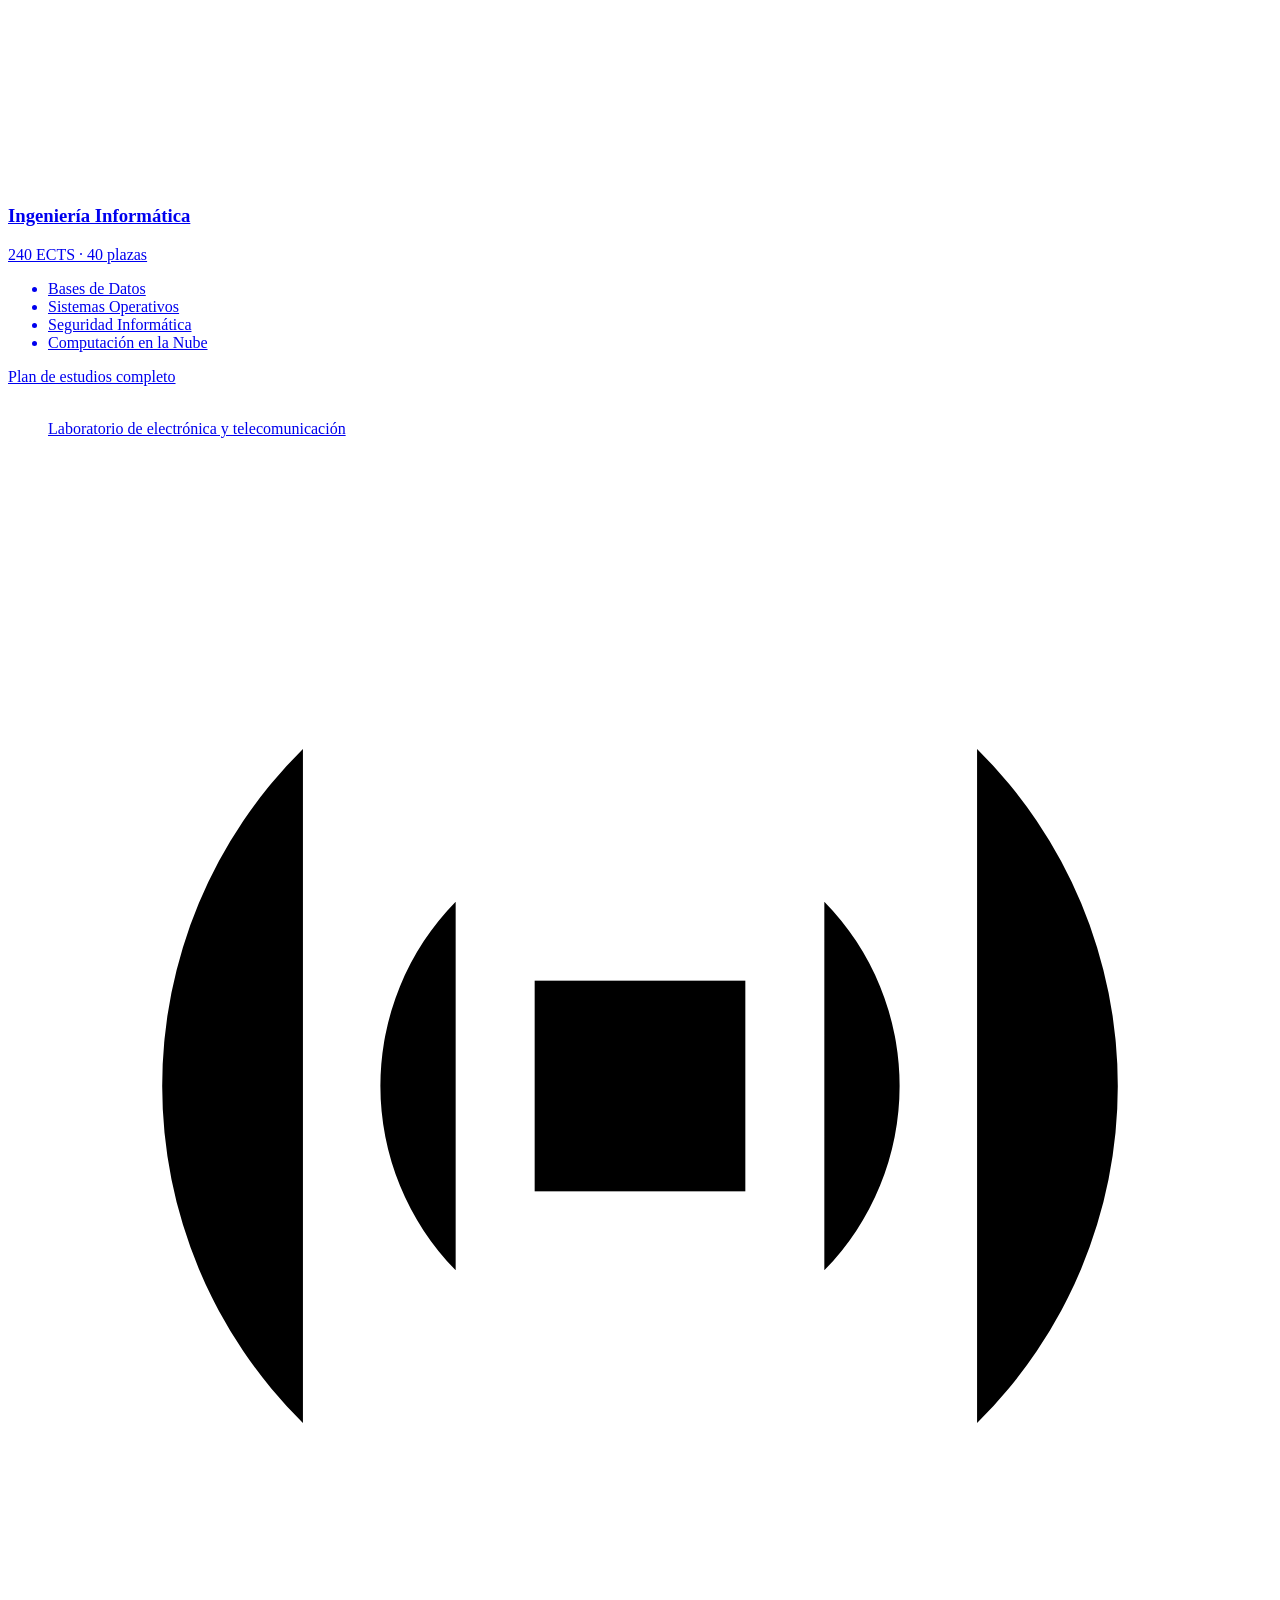
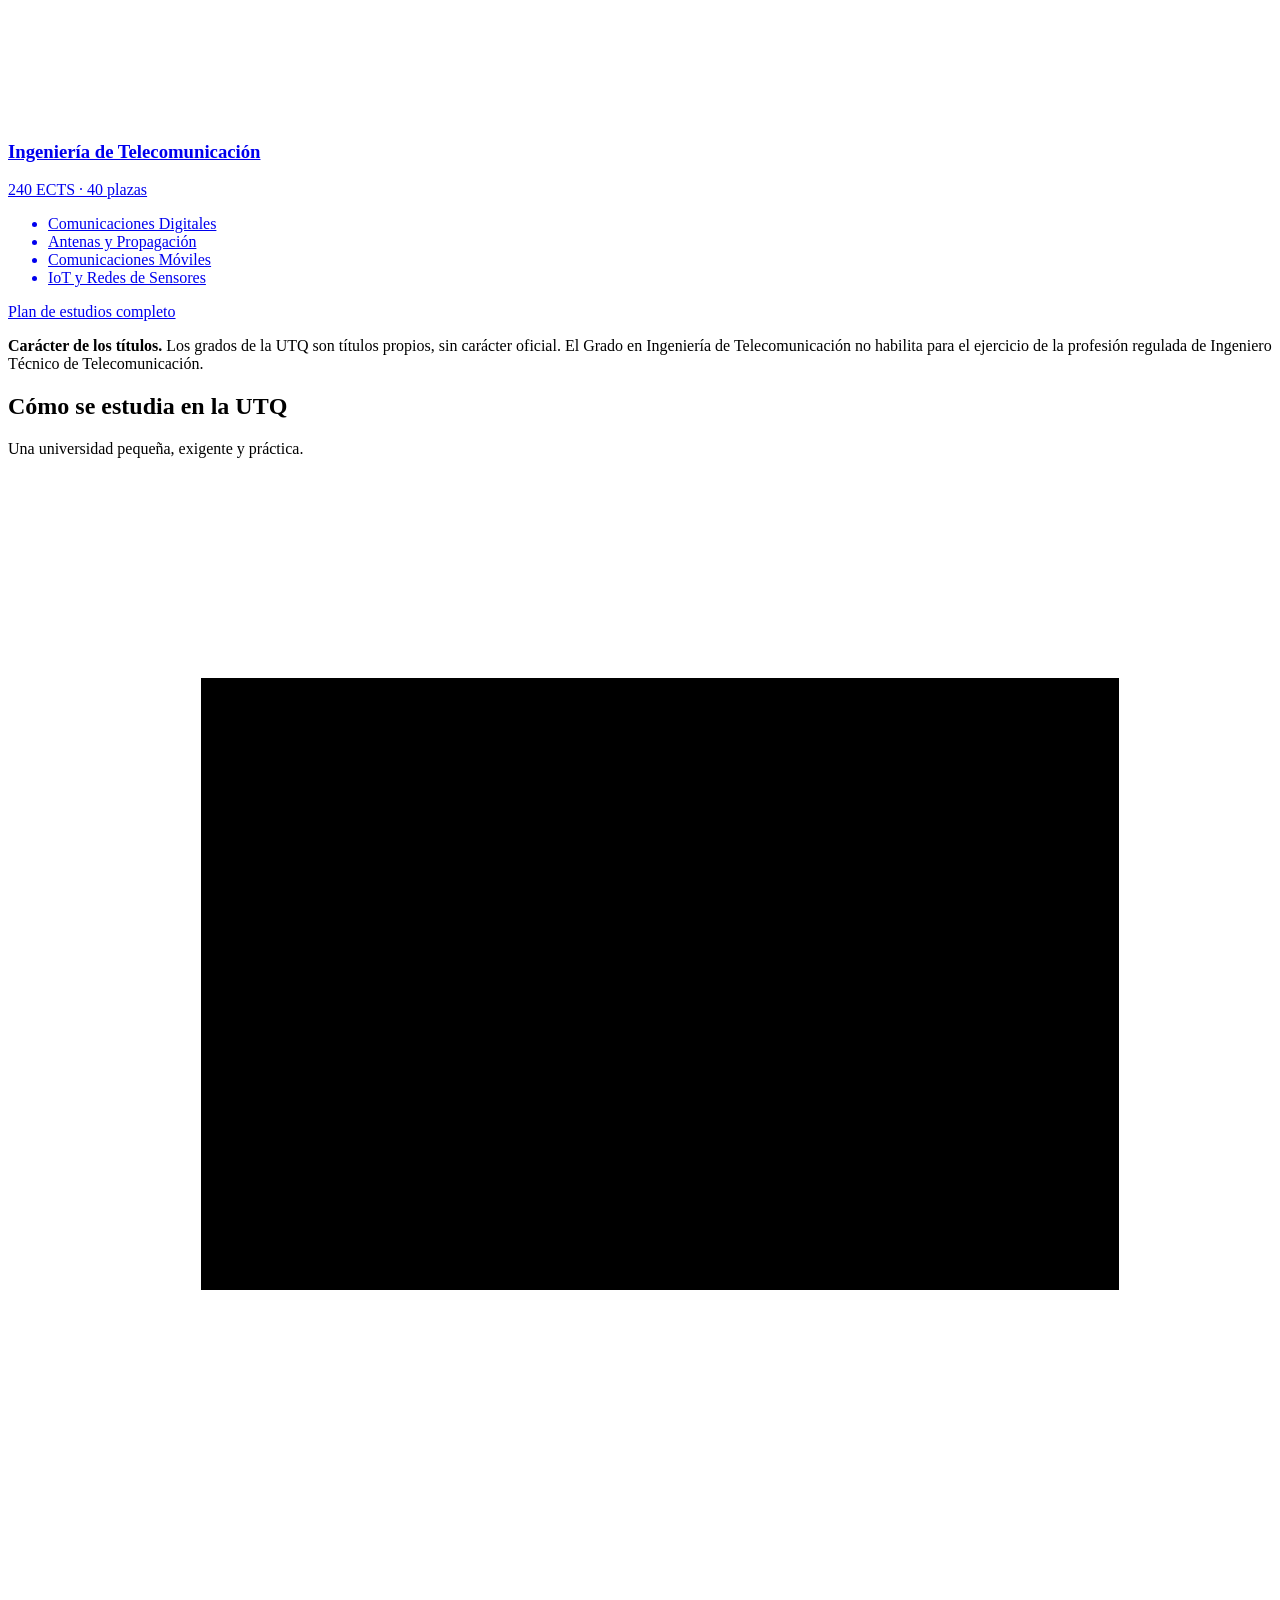
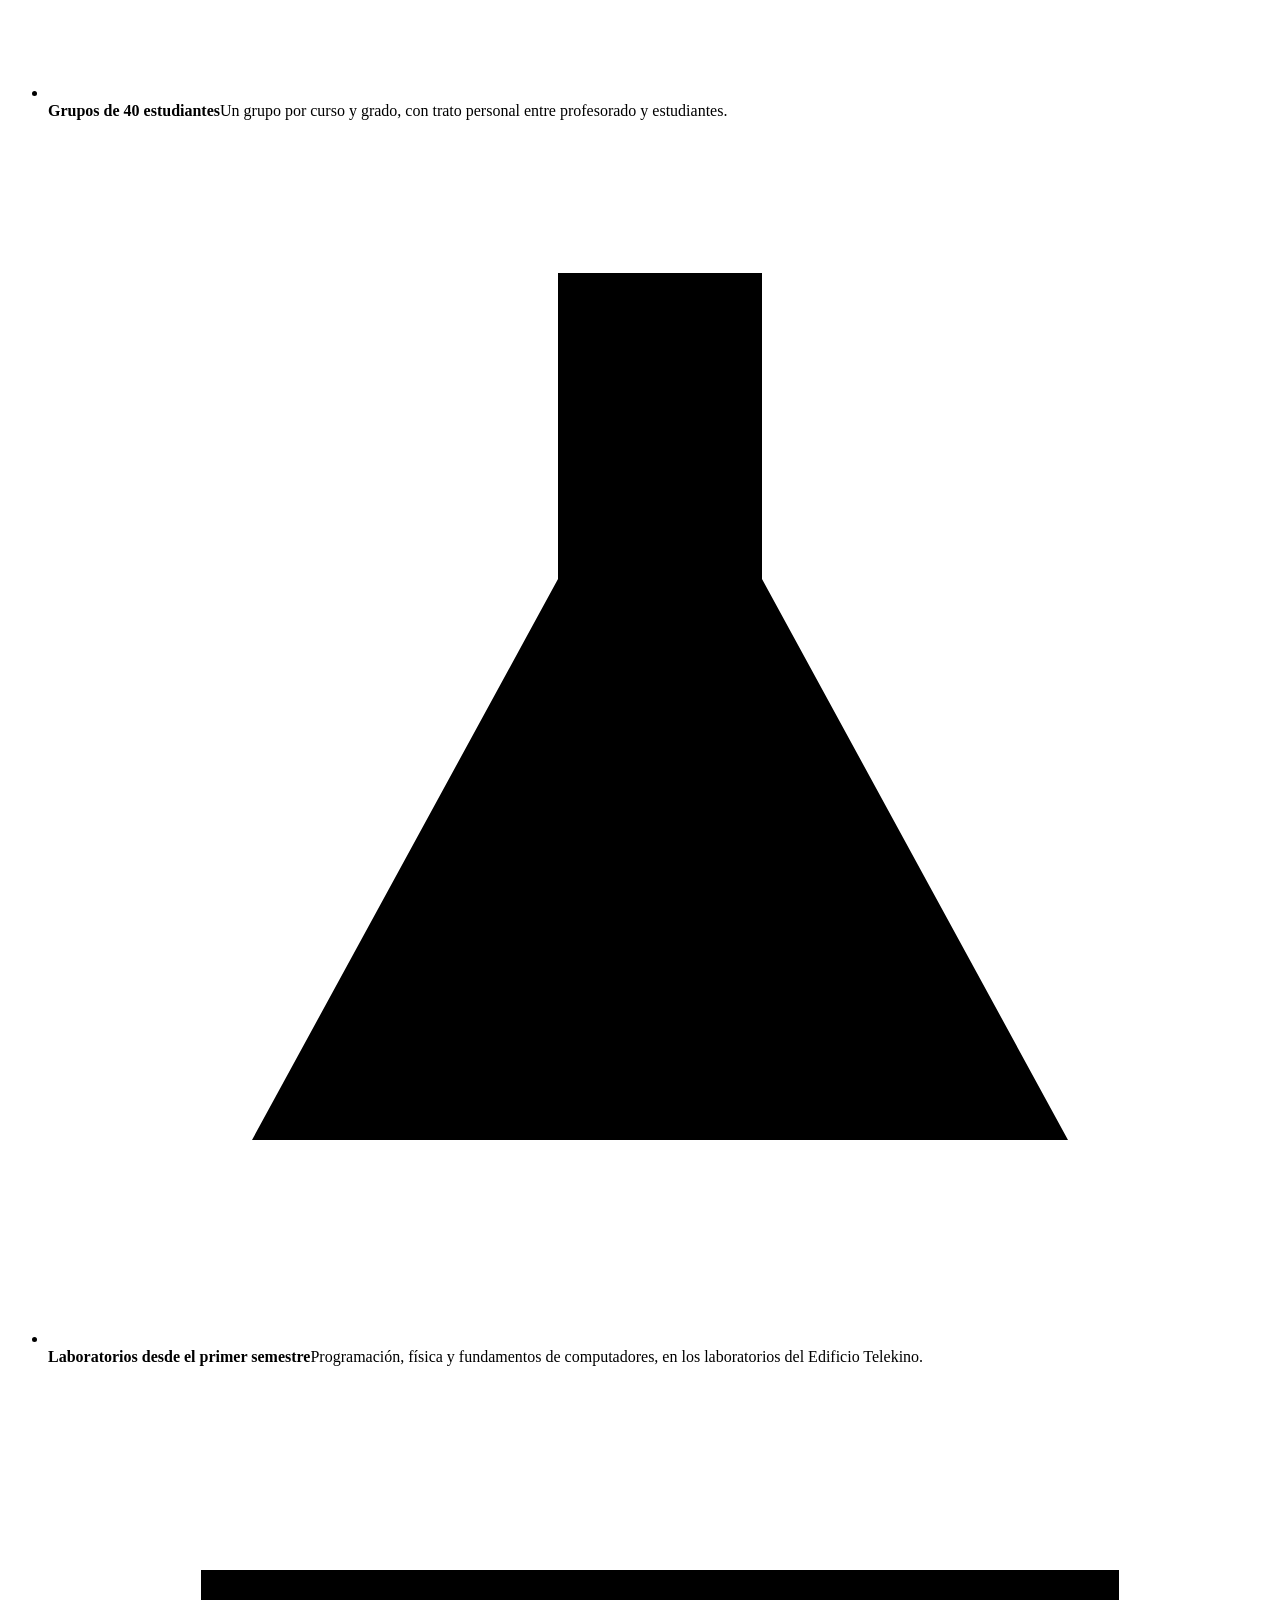
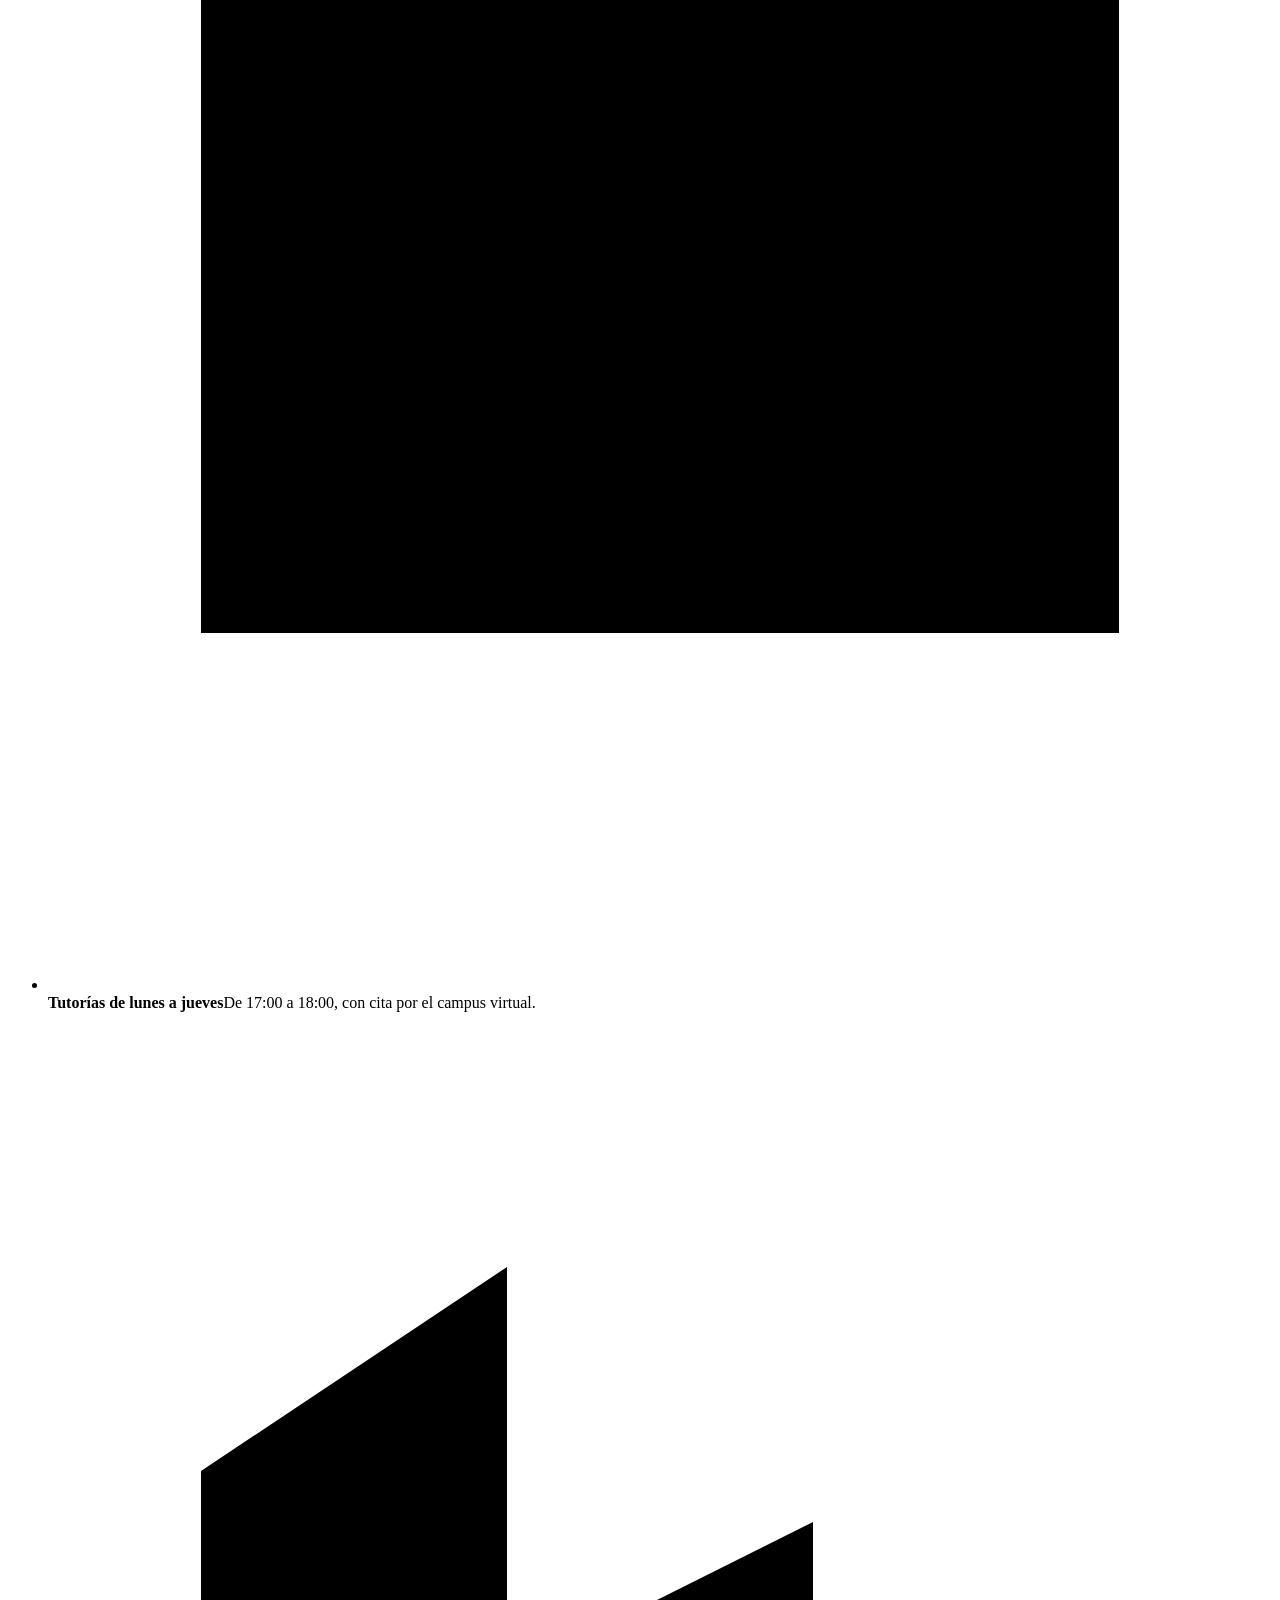
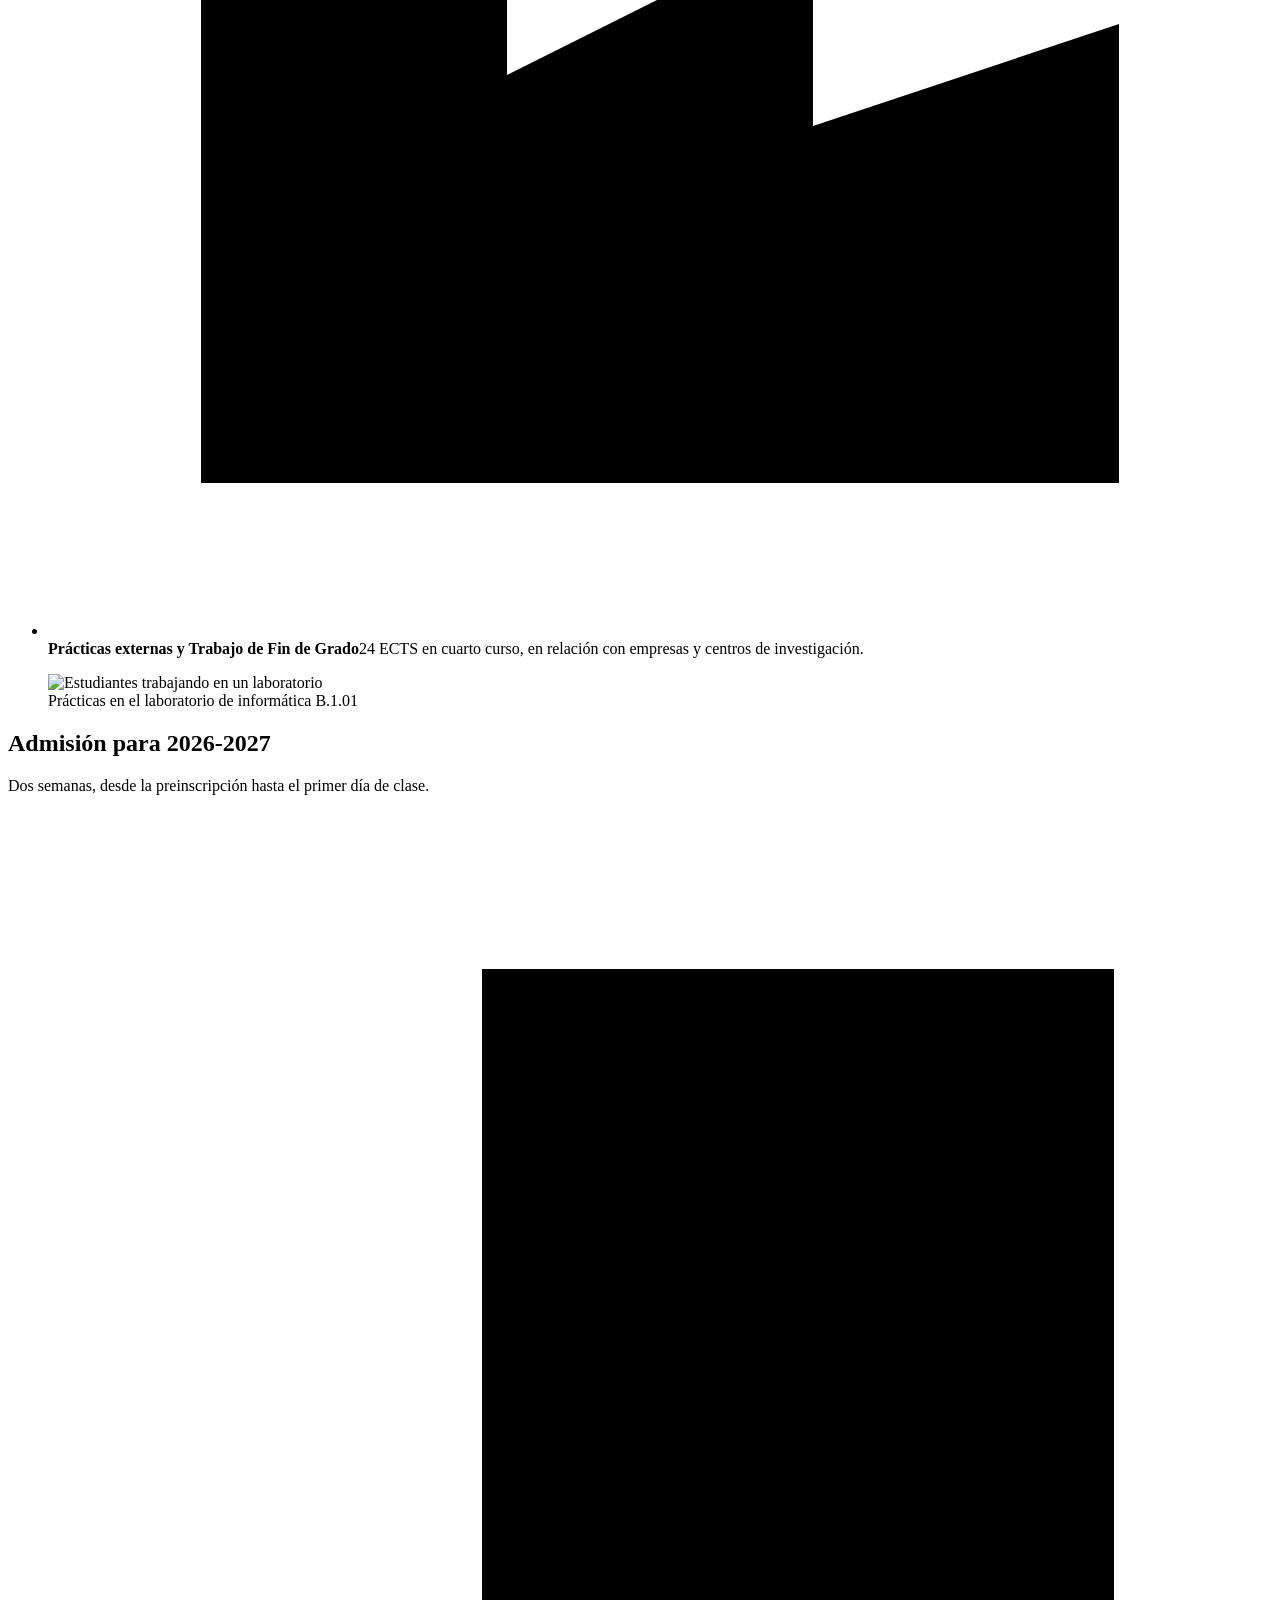
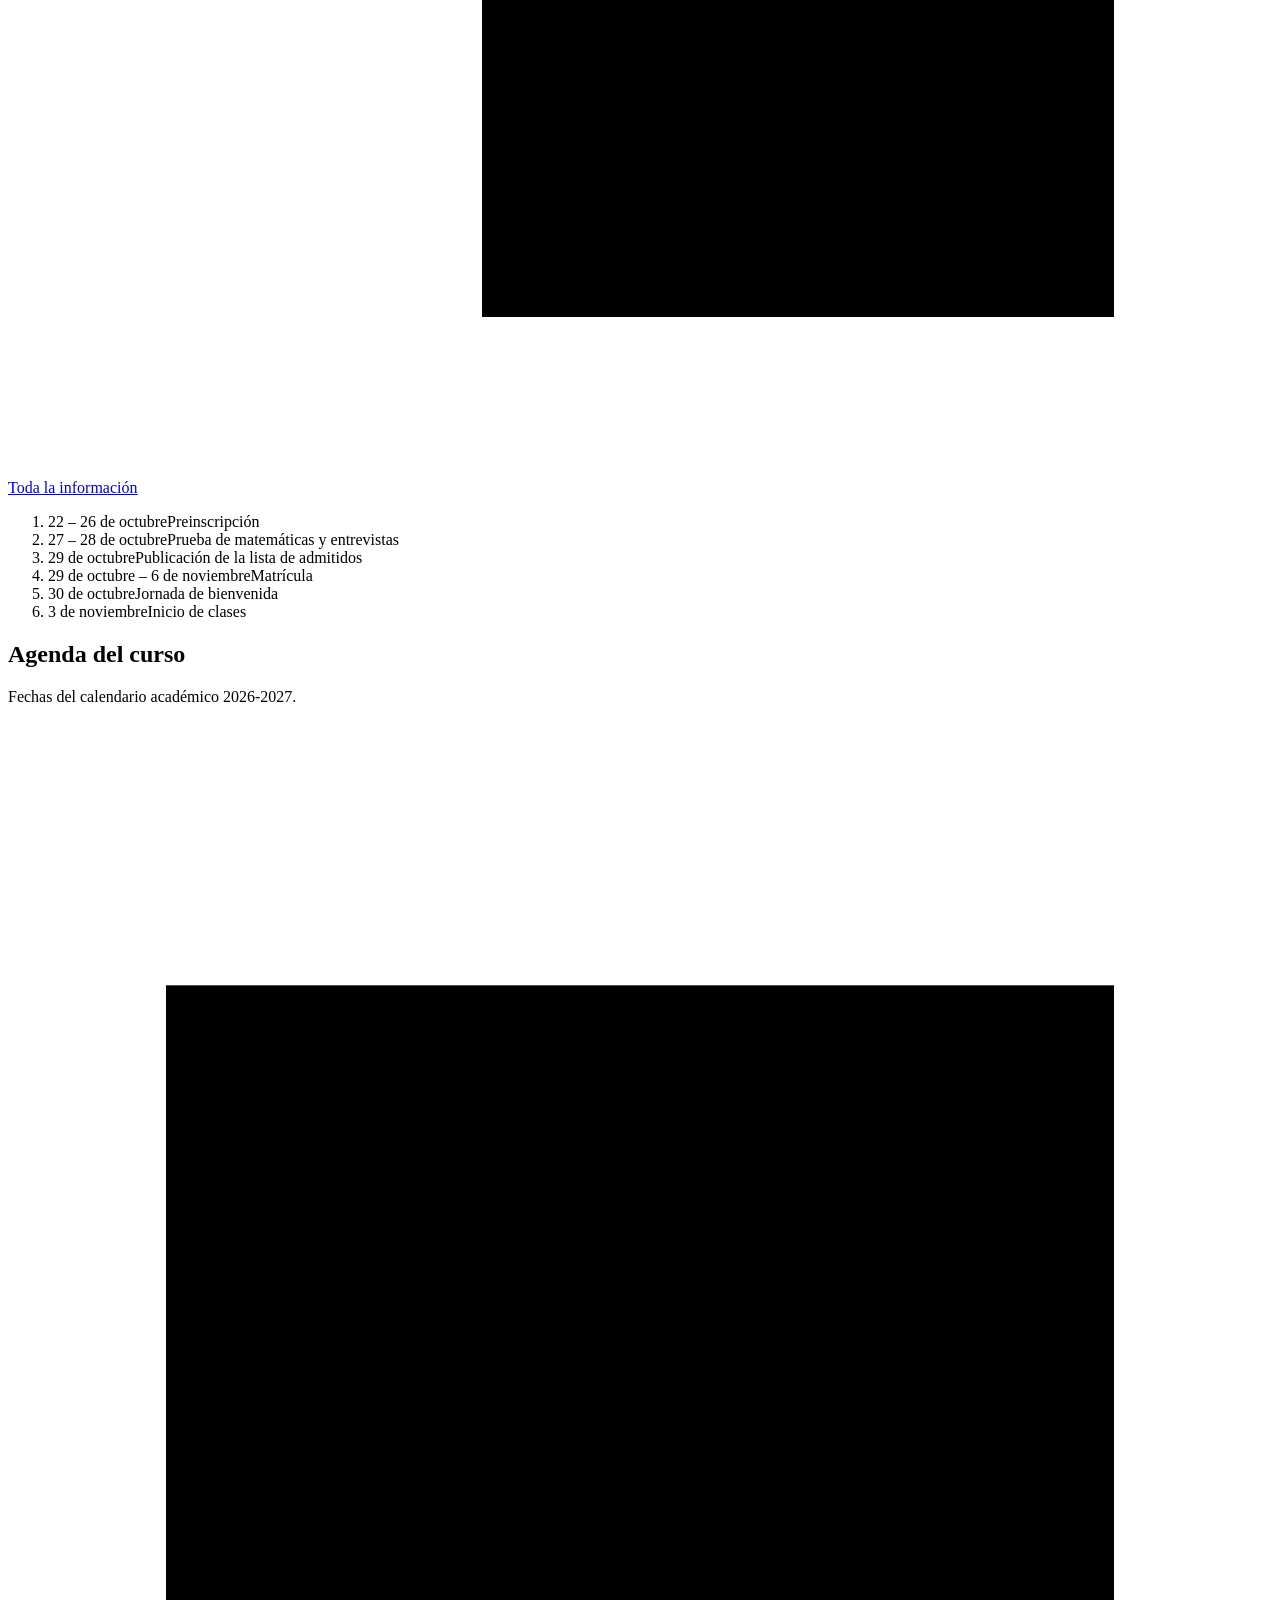
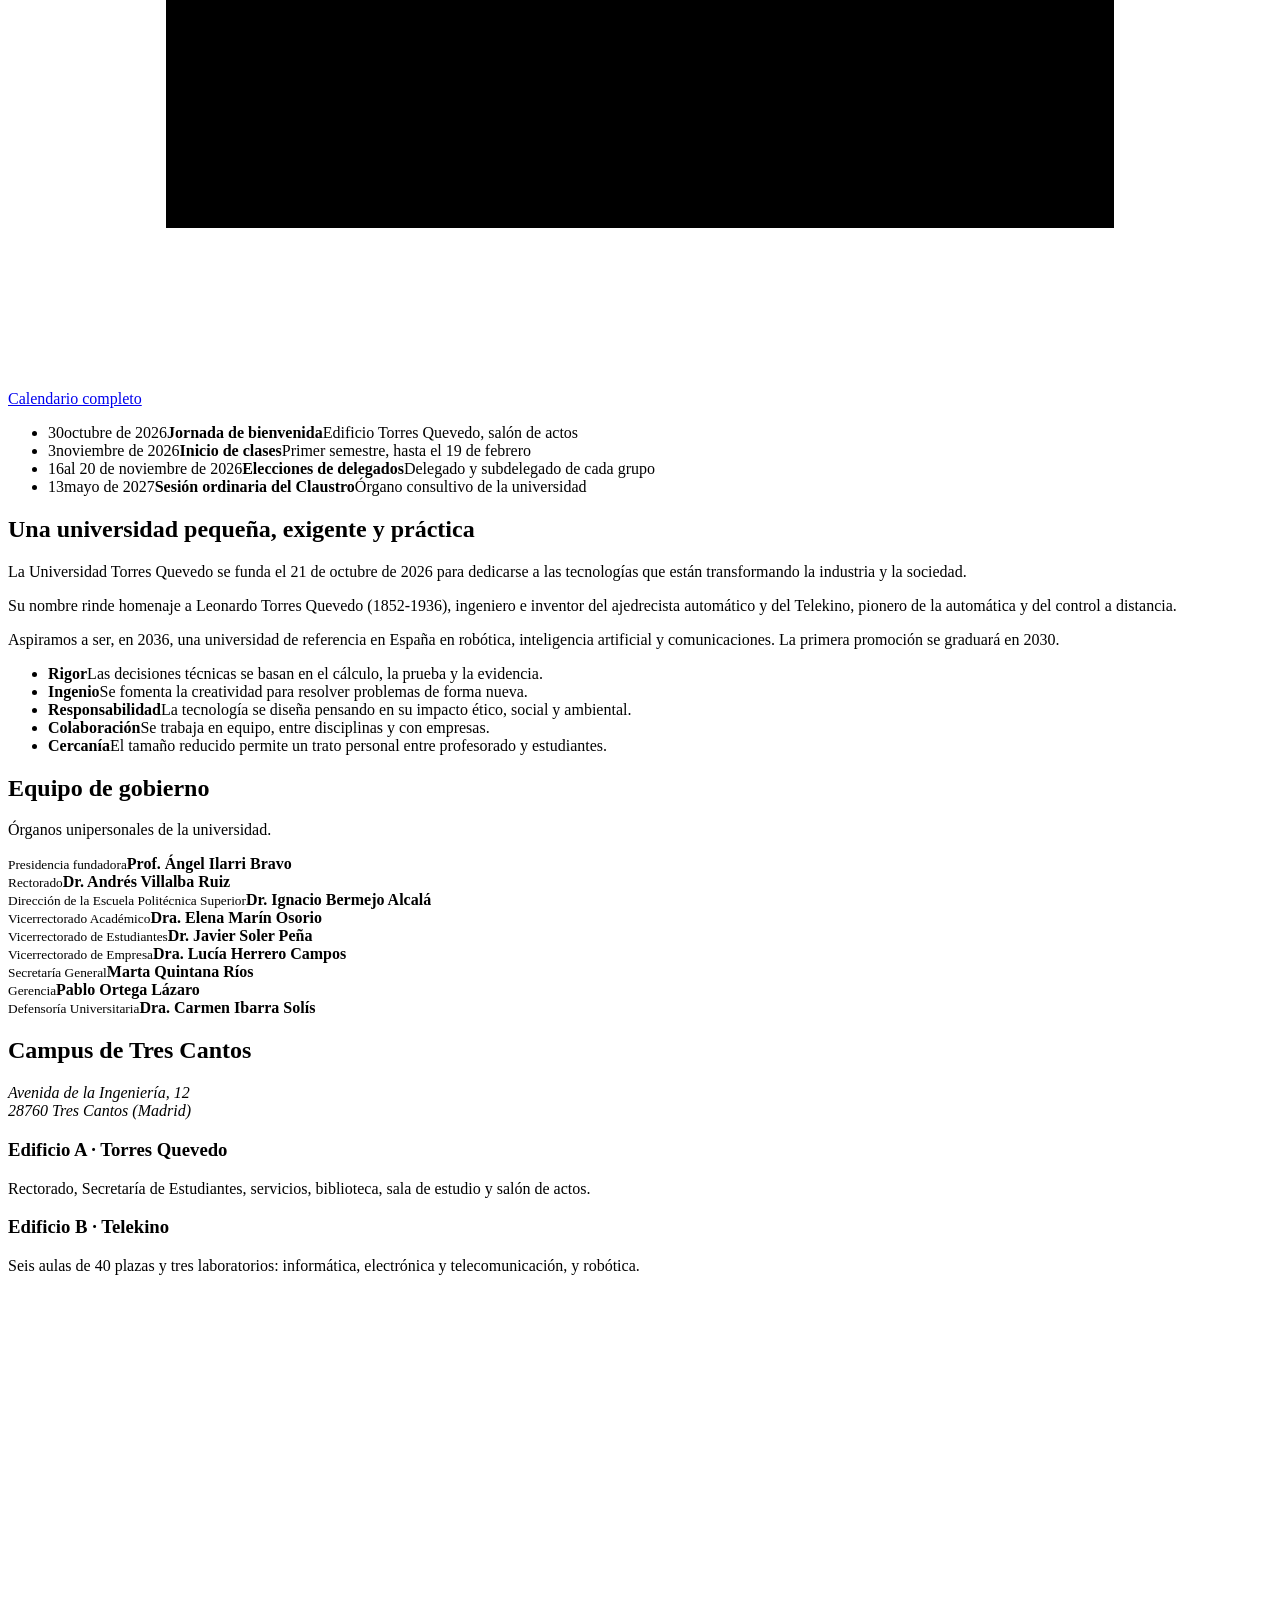
==== commit de532ed1: "Add files via upload" ====
--- a/index.html
+++ b/index.html
@@ -23,8 +23,7 @@
   <header class="cabecera">
     <div class="contenedor">
       <a class="marca" href="index.html" aria-label="Universidad Torres Quevedo, inicio">
-        <!-- Marca provisional: se sustituirá por img/utq-simbolo.svg -->
-        <span class="marca-simbolo" aria-hidden="true"></span>
+        <span class="marca-simbolo" aria-hidden="true"><svg viewBox="0 0 200 242" aria-hidden="true"><path fill="#fff" d="M38 20H70V54H84V20H116V54H130V20H162V76H144L154 196H166V212H178V242H22V212H34V196H46L56 76H38Z"/><rect x="128" y="206" width="30" height="30" fill="#C8102E"/></svg></span>
         <span>Universidad<br>Torres Quevedo</span>
       </a>
       <nav class="menu" aria-label="Principal">
@@ -40,90 +39,56 @@
   </header>
 
   <main id="contenido">
-    <section class="portada" aria-labelledby="lema">
-      <div class="contenedor">
-        <div class="portada-texto">
-          <h1 class="lema" id="lema" lang="la">Machina<br>ex mente</h1>
-          <p class="lema-traduccion">La máquina nace de la mente.</p>
+    <section class="portada" aria-labelledby="titulo-portada">
+      <div class="contenedor">
+        <div class="aparece">
+          <h1 id="titulo-portada">Ingeniería para construir sistemas útiles<em lang="la">Machina ex mente · La máquina nace de la mente</em></h1>
           <p>Formamos ingenieros e ingenieras en robótica, inteligencia artificial, informática y telecomunicación, con enseñanza práctica, grupos reducidos y relación estrecha con empresas y centros de investigación.</p>
-          <div class="acciones">
-            <a class="boton boton-principal" href="#grados">Ver los grados</a>
-            <a class="boton boton-claro" href="admision.html">Cómo acceder</a>
-          </div>
-        </div>
-        <svg class="torre" viewBox="0 0 200 242" role="img" aria-label="Torre de ajedrez">
-          <path fill="#FFFFFF" d="M38 20H70V54H84V20H116V54H130V20H162V76H144L154 196H166V212H178V242H22V212H34V196H46L56 76H38Z"/>
-          <rect x="138" y="222" width="12" height="12" fill="#C8102E"/>
-        </svg>
-      </div>
-    </section>
-
+          <div class="acciones"><a class="boton boton-principal" href="#grados">Ver los grados</a><a class="boton boton-claro" href="admision.html">Cómo acceder</a></div>
+        </div>
+        <figure class="foto" data-archivo="img/portada-estudiantes.jpg"><img src="img/portada-estudiantes.jpg" alt="Estudiantes de la UTQ en el campus de Tres Cantos" loading="lazy" onerror="this.parentNode.classList.add('sin-imagen')"><figcaption>Estudiantes en el Edificio Telekino</figcaption></figure>
+      </div>
+    </section>
     <div class="tablero" aria-hidden="true"></div>
 
-    <section class="seccion" id="grados" aria-labelledby="titulo-grados">
-      <div class="contenedor">
-        <h2 id="titulo-grados">Tres grados de ingeniería</h2>
-        <p class="entradilla">Escuela Politécnica Superior. 240 ECTS en cuatro cursos, docencia presencial en español y 40 plazas por grado. El primer curso es común a los tres.</p>
-
-        <div class="grados">
-          <article class="grado">
-            <h3><a href="grado-robotica-ia.html">Ingeniería Robótica e Inteligencia Artificial</a></h3>
-            <dl>
-              <dt>Créditos</dt><dd>240 ECTS</dd>
-              <dt>Plazas</dt><dd>40</dd>
-            </dl>
-            <p>Algunas asignaturas del plan:</p>
-            <ul>
-              <li>Sistemas de Control</li>
-              <li>Aprendizaje Automático</li>
-              <li>Visión por Computador</li>
-              <li>Software para Robótica (ROS)</li>
-            </ul>
-            <a class="enlace-grado" href="grado-robotica-ia.html">Plan de estudios completo</a>
-          </article>
-          <article class="grado">
-            <h3><a href="grado-informatica.html">Ingeniería Informática</a></h3>
-            <dl>
-              <dt>Créditos</dt><dd>240 ECTS</dd>
-              <dt>Plazas</dt><dd>40</dd>
-            </dl>
-            <p>Algunas asignaturas del plan:</p>
-            <ul>
-              <li>Bases de Datos</li>
-              <li>Sistemas Operativos</li>
-              <li>Seguridad Informática</li>
-              <li>Computación en la Nube</li>
-            </ul>
-            <a class="enlace-grado" href="grado-informatica.html">Plan de estudios completo</a>
-          </article>
-          <article class="grado">
-            <h3><a href="grado-telecomunicacion.html">Ingeniería de Telecomunicación</a></h3>
-            <dl>
-              <dt>Créditos</dt><dd>240 ECTS</dd>
-              <dt>Plazas</dt><dd>40</dd>
-            </dl>
-            <p>Algunas asignaturas del plan:</p>
-            <ul>
-              <li>Comunicaciones Digitales</li>
-              <li>Antenas y Propagación</li>
-              <li>Comunicaciones Móviles</li>
-              <li>IoT y Redes de Sensores</li>
-            </ul>
-            <a class="enlace-grado" href="grado-telecomunicacion.html">Plan de estudios completo</a>
-          </article>
-        </div>
-
-        <div class="nota-titulo">
-          <p><strong>Carácter de los títulos.</strong> Los grados de la UTQ son títulos propios, sin carácter oficial. El Grado en Ingeniería de Telecomunicación no habilita para el ejercicio de la profesión regulada de Ingeniero Técnico de Telecomunicación.</p>
-        </div>
+    <section class="seccion" aria-label="Cifras">
+      <div class="contenedor cifras">
+        <div><b>3</b><small>Grados de ingeniería</small></div>
+        <div><b>40</b><small>Plazas por grado y un solo grupo por curso</small></div>
+        <div><b>240</b><small>ECTS en cuatro cursos</small></div>
+        <div><b>2030</b><small>Primera promoción</small></div>
+      </div>
+    </section>
+
+    <section class="seccion seccion-gris" id="grados" aria-labelledby="titulo-grados">
+      <div class="contenedor">
+        <div class="encabezado-seccion"><div><h2 id="titulo-grados">Tres grados de ingeniería</h2><p class="entradilla">Escuela Politécnica Superior. Docencia presencial en español. El primer curso es común a los tres grados.</p></div><a class="boton" href="admision.html">Admisión 2026-2027</a></div>
+        <div class="tarjetas">
+          <a class="tarjeta" href="grado-robotica-ia.html"><figure class="foto" data-archivo="img/grado-robotica.jpg"><img src="img/grado-robotica.jpg" alt="" loading="lazy" onerror="this.parentNode.classList.add('sin-imagen')"><figcaption>Laboratorio de robótica, Edificio Telekino</figcaption></figure><div class="tarjeta-cuerpo"><svg class="icono" viewBox="0 0 24 24" aria-hidden="true"><rect x="5" y="8" width="14" height="11"/><path d="M12 8V4M9 4h6M9 13h.01M15 13h.01M9 16h6M2 12v4M22 12v4"/></svg><h3>Ingeniería Robótica e Inteligencia Artificial</h3><p>240 ECTS · 40 plazas</p><ul><li>Sistemas de Control</li><li>Aprendizaje Automático</li><li>Visión por Computador</li><li>Software para Robótica (ROS)</li></ul><span class="enlace">Plan de estudios completo</span></div></a><a class="tarjeta" href="grado-informatica.html"><figure class="foto" data-archivo="img/grado-informatica.jpg"><img src="img/grado-informatica.jpg" alt="" loading="lazy" onerror="this.parentNode.classList.add('sin-imagen')"><figcaption>Laboratorio de informática B.1.01</figcaption></figure><div class="tarjeta-cuerpo"><svg class="icono" viewBox="0 0 24 24" aria-hidden="true"><rect x="7" y="7" width="10" height="10"/><rect x="10" y="10" width="4" height="4"/><path d="M9 7V3M12 7V3M15 7V3M9 21v-4M12 21v-4M15 21v-4M7 9H3M7 12H3M7 15H3M21 9h-4M21 12h-4M21 15h-4"/></svg><h3>Ingeniería Informática</h3><p>240 ECTS · 40 plazas</p><ul><li>Bases de Datos</li><li>Sistemas Operativos</li><li>Seguridad Informática</li><li>Computación en la Nube</li></ul><span class="enlace">Plan de estudios completo</span></div></a><a class="tarjeta" href="grado-telecomunicacion.html"><figure class="foto" data-archivo="img/grado-telecomunicacion.jpg"><img src="img/grado-telecomunicacion.jpg" alt="" loading="lazy" onerror="this.parentNode.classList.add('sin-imagen')"><figcaption>Laboratorio de electrónica y telecomunicación</figcaption></figure><div class="tarjeta-cuerpo"><svg class="icono" viewBox="0 0 24 24" aria-hidden="true"><path d="M12 21v-9M8.5 15.5a5 5 0 0 1 0-7M15.5 15.5a5 5 0 0 0 0-7M5.6 18.4a9 9 0 0 1 0-12.8M18.4 18.4a9 9 0 0 0 0-12.8"/><rect x="10" y="10" width="4" height="4"/></svg><h3>Ingeniería de Telecomunicación</h3><p>240 ECTS · 40 plazas</p><ul><li>Comunicaciones Digitales</li><li>Antenas y Propagación</li><li>Comunicaciones Móviles</li><li>IoT y Redes de Sensores</li></ul><span class="enlace">Plan de estudios completo</span></div></a>
+        </div>
+        <div class="nota-titulo"><p><strong>Carácter de los títulos.</strong> Los grados de la UTQ son títulos propios, sin carácter oficial. El Grado en Ingeniería de Telecomunicación no habilita para el ejercicio de la profesión regulada de Ingeniero Técnico de Telecomunicación.</p></div>
+      </div>
+    </section>
+
+    <section class="seccion" id="modelo" aria-labelledby="titulo-modelo">
+      <div class="contenedor modelo">
+        <div>
+          <h2 id="titulo-modelo">Cómo se estudia en la UTQ</h2>
+          <p class="entradilla">Una universidad pequeña, exigente y práctica.</p>
+          <ul class="rasgos">
+            <li><svg class="icono" viewBox="0 0 24 24" aria-hidden="true"><rect x="3" y="4" width="18" height="12"/><path d="M3 10h18M9 4v12M15 4v12M8 21h8"/></svg><div><b>Grupos de 40 estudiantes</b><span>Un grupo por curso y grado, con trato personal entre profesorado y estudiantes.</span></div></li>
+            <li><svg class="icono" viewBox="0 0 24 24" aria-hidden="true"><path d="M9 3h6M10 3v6L4 20h16l-6-11V3"/><path d="M7 16h10"/></svg><div><b>Laboratorios desde el primer semestre</b><span>Programación, física y fundamentos de computadores, en los laboratorios del Edificio Telekino.</span></div></li>
+            <li><svg class="icono" viewBox="0 0 24 24" aria-hidden="true"><rect x="3" y="4" width="18" height="13"/><path d="M8 21h8M7 9h10M7 12h6"/></svg><div><b>Tutorías de lunes a jueves</b><span>De 17:00 a 18:00, con cita por el campus virtual.</span></div></li>
+            <li><svg class="icono" viewBox="0 0 24 24" aria-hidden="true"><path d="M3 21V9l6-4v16M9 21V13l6-3v11M15 21v-7l6-2v9M3 21h18"/></svg><div><b>Prácticas externas y Trabajo de Fin de Grado</b><span>24 ECTS en cuarto curso, en relación con empresas y centros de investigación.</span></div></li>
+          </ul>
+        </div>
+        <figure class="foto" data-archivo="img/estudiantes-laboratorio.jpg"><img src="img/estudiantes-laboratorio.jpg" alt="Estudiantes trabajando en un laboratorio" loading="lazy" onerror="this.parentNode.classList.add('sin-imagen')"><figcaption>Prácticas en el laboratorio de informática B.1.01</figcaption></figure>
       </div>
     </section>
 
     <section class="seccion seccion-gris" id="admision" aria-labelledby="titulo-admision">
       <div class="contenedor">
-        <h2 id="titulo-admision">Admisión para 2026-2027</h2>
-        <p class="entradilla">El proceso dura dos semanas, desde la preinscripción hasta el primer día de clase.</p>
-
+        <div class="encabezado-seccion"><div><h2 id="titulo-admision">Admisión para 2026-2027</h2><p class="entradilla">Dos semanas, desde la preinscripción hasta el primer día de clase.</p></div><a class="boton boton-principal" href="admision.html"><svg class="icono" viewBox="0 0 24 24" aria-hidden="true"><rect x="9" y="3" width="12" height="18"/><path d="M3 12h11M11 8l3 4-3 4"/></svg> Toda la información</a></div>
         <ol class="pasos">
           <li><span class="fecha">22 – 26 de octubre</span><span class="que">Preinscripción</span></li>
           <li><span class="fecha">27 – 28 de octubre</span><span class="que">Prueba de matemáticas y entrevistas</span></li>
@@ -132,22 +97,22 @@
           <li><span class="fecha">30 de octubre</span><span class="que">Jornada de bienvenida</span></li>
           <li><span class="fecha">3 de noviembre</span><span class="que">Inicio de clases</span></li>
         </ol>
-
-        <div class="admision-detalle">
-          <div>
-            <h3>Vías de acceso</h3>
-            <p>Bachillerato con PAU, preferentemente de la modalidad de Ciencias y Tecnología, o un Ciclo Formativo de Grado Superior afín.</p>
-          </div>
-          <div>
-            <h3>Cómo se decide la admisión</h3>
-            <p>Se valoran la nota de acceso, una prueba propia de matemáticas y una entrevista personal.</p>
-          </div>
-        </div>
-        <p style="margin-top:2.5rem"><a class="boton" href="admision.html">Toda la información de admisión</a></p>
-      </div>
-    </section>
-
-    <section class="seccion" id="universidad" aria-labelledby="titulo-universidad">
+      </div>
+    </section>
+
+    <section class="seccion" id="agenda" aria-labelledby="titulo-agenda">
+      <div class="contenedor">
+        <div class="encabezado-seccion"><div><h2 id="titulo-agenda">Agenda del curso</h2><p class="entradilla">Fechas del calendario académico 2026-2027.</p></div><a class="boton" href="calendario.html"><svg class="icono" viewBox="0 0 24 24" aria-hidden="true"><rect x="3" y="5" width="18" height="16"/><path d="M3 10h18M8 3v4M16 3v4M8 14h3M13 14h3M8 18h3"/></svg> Calendario completo</a></div>
+        <ul class="agenda">
+          <li><span class="dia">30</span><span class="mes">octubre de 2026</span><b>Jornada de bienvenida</b><span>Edificio Torres Quevedo, salón de actos</span></li>
+          <li><span class="dia">3</span><span class="mes">noviembre de 2026</span><b>Inicio de clases</b><span>Primer semestre, hasta el 19 de febrero</span></li>
+          <li><span class="dia">16</span><span class="mes">al 20 de noviembre de 2026</span><b>Elecciones de delegados</b><span>Delegado y subdelegado de cada grupo</span></li>
+          <li><span class="dia">13</span><span class="mes">mayo de 2027</span><b>Sesión ordinaria del Claustro</b><span>Órgano consultivo de la universidad</span></li>
+        </ul>
+      </div>
+    </section>
+
+    <section class="seccion seccion-gris" id="universidad" aria-labelledby="titulo-universidad">
       <div class="contenedor universidad">
         <div>
           <h2 id="titulo-universidad">Una universidad pequeña, exigente y práctica</h2>
@@ -165,25 +130,37 @@
       </div>
     </section>
 
-    <section class="seccion seccion-gris" id="campus" aria-labelledby="titulo-campus">
+    <section class="seccion seccion-negra" id="gobierno" aria-labelledby="titulo-gobierno">
+      <div class="contenedor">
+        <h2 id="titulo-gobierno">Equipo de gobierno</h2>
+        <p class="entradilla">Órganos unipersonales de la universidad.</p>
+        <div class="gobierno">
+          <div><small>Presidencia fundadora</small><b>Prof. Ángel Ilarri Bravo</b></div>
+          <div><small>Rectorado</small><b>Dr. Andrés Villalba Ruiz</b></div>
+          <div><small>Dirección de la Escuela Politécnica Superior</small><b>Dr. Ignacio Bermejo Alcalá</b></div>
+          <div><small>Vicerrectorado Académico</small><b>Dra. Elena Marín Osorio</b></div>
+          <div><small>Vicerrectorado de Estudiantes</small><b>Dr. Javier Soler Peña</b></div>
+          <div><small>Vicerrectorado de Empresa</small><b>Dra. Lucía Herrero Campos</b></div>
+          <div><small>Secretaría General</small><b>Marta Quintana Ríos</b></div>
+          <div><small>Gerencia</small><b>Pablo Ortega Lázaro</b></div>
+          <div><small>Defensoría Universitaria</small><b>Dra. Carmen Ibarra Solís</b></div>
+        </div>
+      </div>
+    </section>
+
+    <section class="seccion" id="campus" aria-labelledby="titulo-campus">
       <div class="contenedor campus">
         <div>
           <h2 id="titulo-campus">Campus de Tres Cantos</h2>
-          <address>
-            Avenida de la Ingeniería, 12<br>
-            28760 Tres Cantos (Madrid)
-          </address>
-          <a class="boton" href="https://utq.moodiy.com">Entrar en el campus virtual</a>
-        </div>
-        <div>
-          <div class="edificio">
-            <h3>Edificio A · Torres Quevedo</h3>
-            <p>Rectorado, Secretaría de Estudiantes, servicios, biblioteca, sala de estudio y salón de actos.</p>
-          </div>
-          <div class="edificio">
-            <h3>Edificio B · Telekino</h3>
-            <p>Seis aulas de 40 plazas y tres laboratorios: informática, electrónica y telecomunicación, y robótica.</p>
-          </div>
+          <address>Avenida de la Ingeniería, 12<br>28760 Tres Cantos (Madrid)</address>
+          <div class="edificio"><h3>Edificio A · Torres Quevedo</h3><p>Rectorado, Secretaría de Estudiantes, servicios, biblioteca, sala de estudio y salón de actos.</p></div>
+          <div class="edificio"><h3>Edificio B · Telekino</h3><p>Seis aulas de 40 plazas y tres laboratorios: informática, electrónica y telecomunicación, y robótica.</p></div>
+          <p style="margin-top:1.5rem"><a class="boton" href="https://utq.moodiy.com"><svg class="icono" viewBox="0 0 24 24" aria-hidden="true"><path d="M3 21h18M4 21V8h16v13M9 21v-6h6v6M8 12h2M14 12h2M12 8V4M9 4h6"/></svg> Campus virtual</a></p>
+        </div>
+        <div class="fotos-campus">
+          <figure class="foto" data-archivo="img/campus-exterior.jpg"><img src="img/campus-exterior.jpg" alt="Exterior del campus" loading="lazy" onerror="this.parentNode.classList.add('sin-imagen')"><figcaption>Edificios Torres Quevedo y Telekino</figcaption></figure>
+          <figure class="foto" data-archivo="img/campus-biblioteca.jpg"><img src="img/campus-biblioteca.jpg" alt="Biblioteca" loading="lazy" onerror="this.parentNode.classList.add('sin-imagen')"><figcaption>Biblioteca y sala de estudio, Edificio A</figcaption></figure>
+          <figure class="foto" data-archivo="img/campus-aula.jpg"><img src="img/campus-aula.jpg" alt="Aula" loading="lazy" onerror="this.parentNode.classList.add('sin-imagen')"><figcaption>Aula B.0.01, Edificio Telekino</figcaption></figure>
         </div>
       </div>
     </section>
